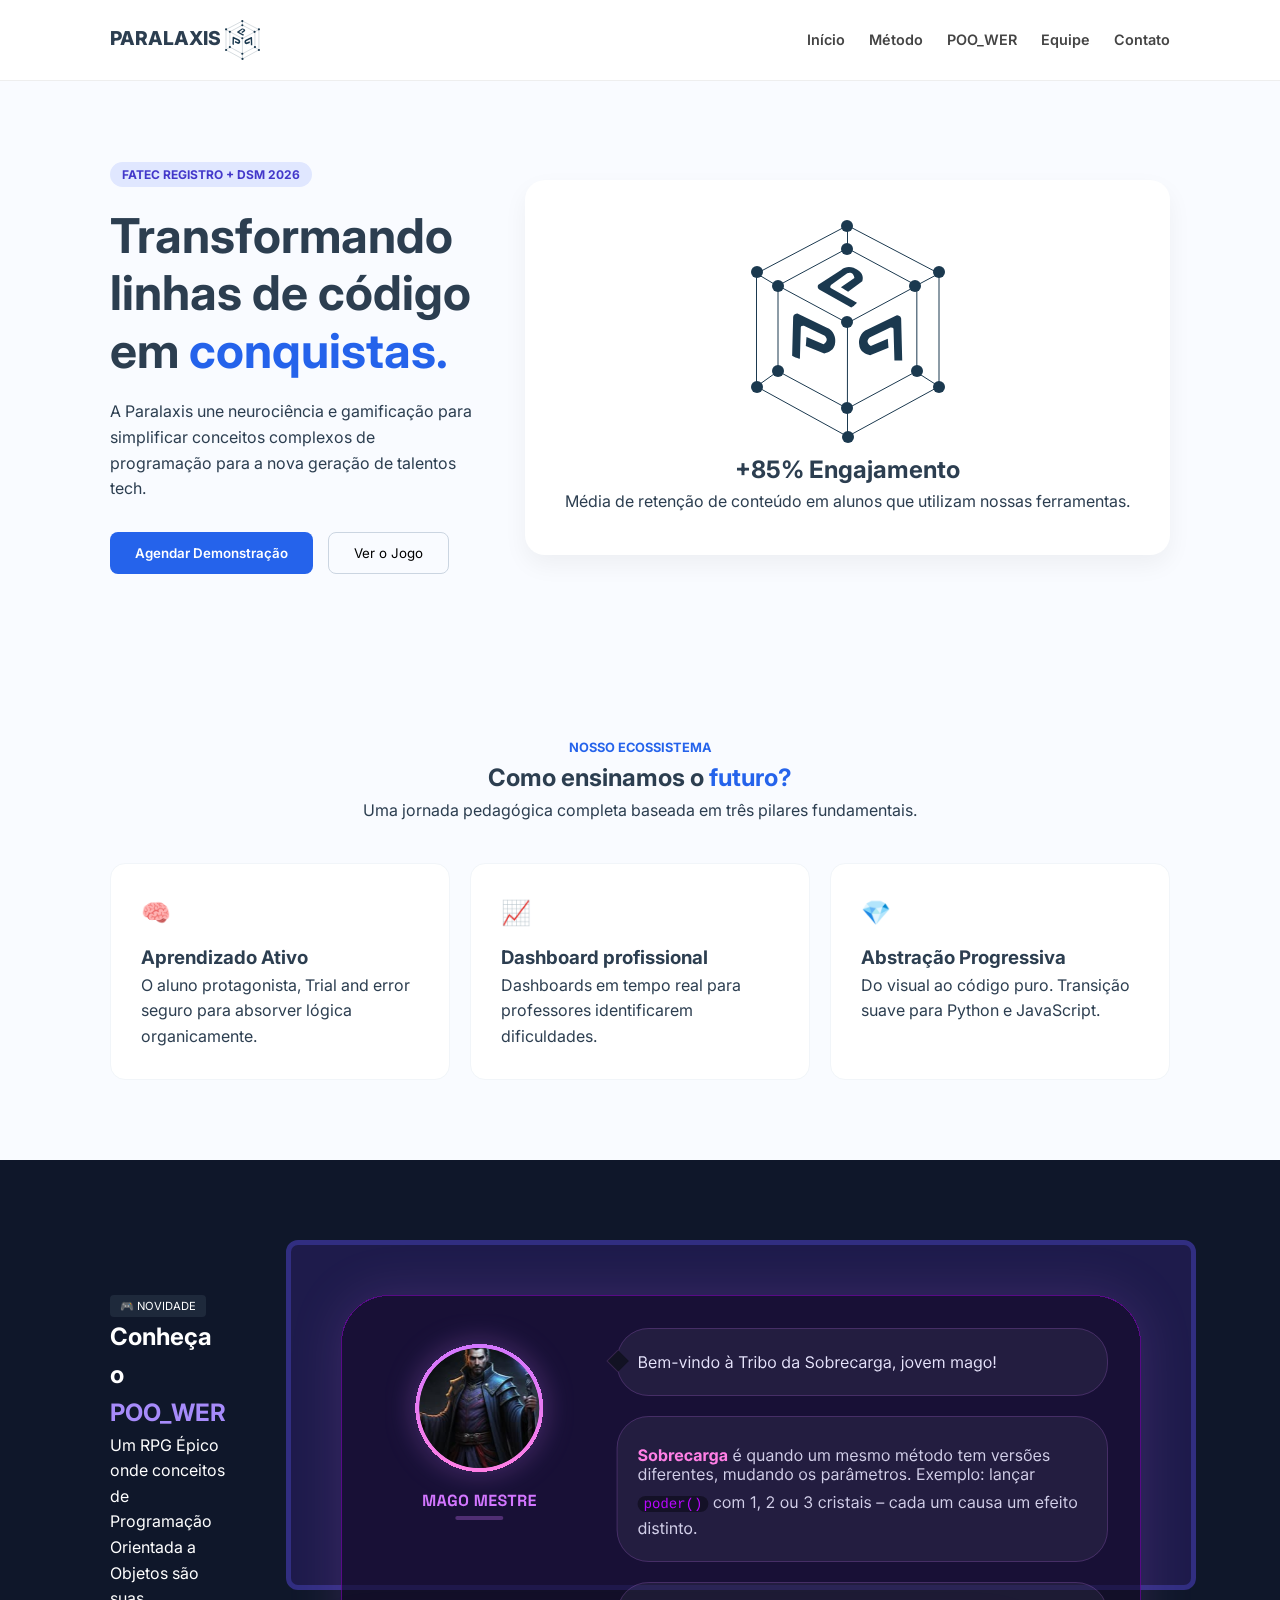
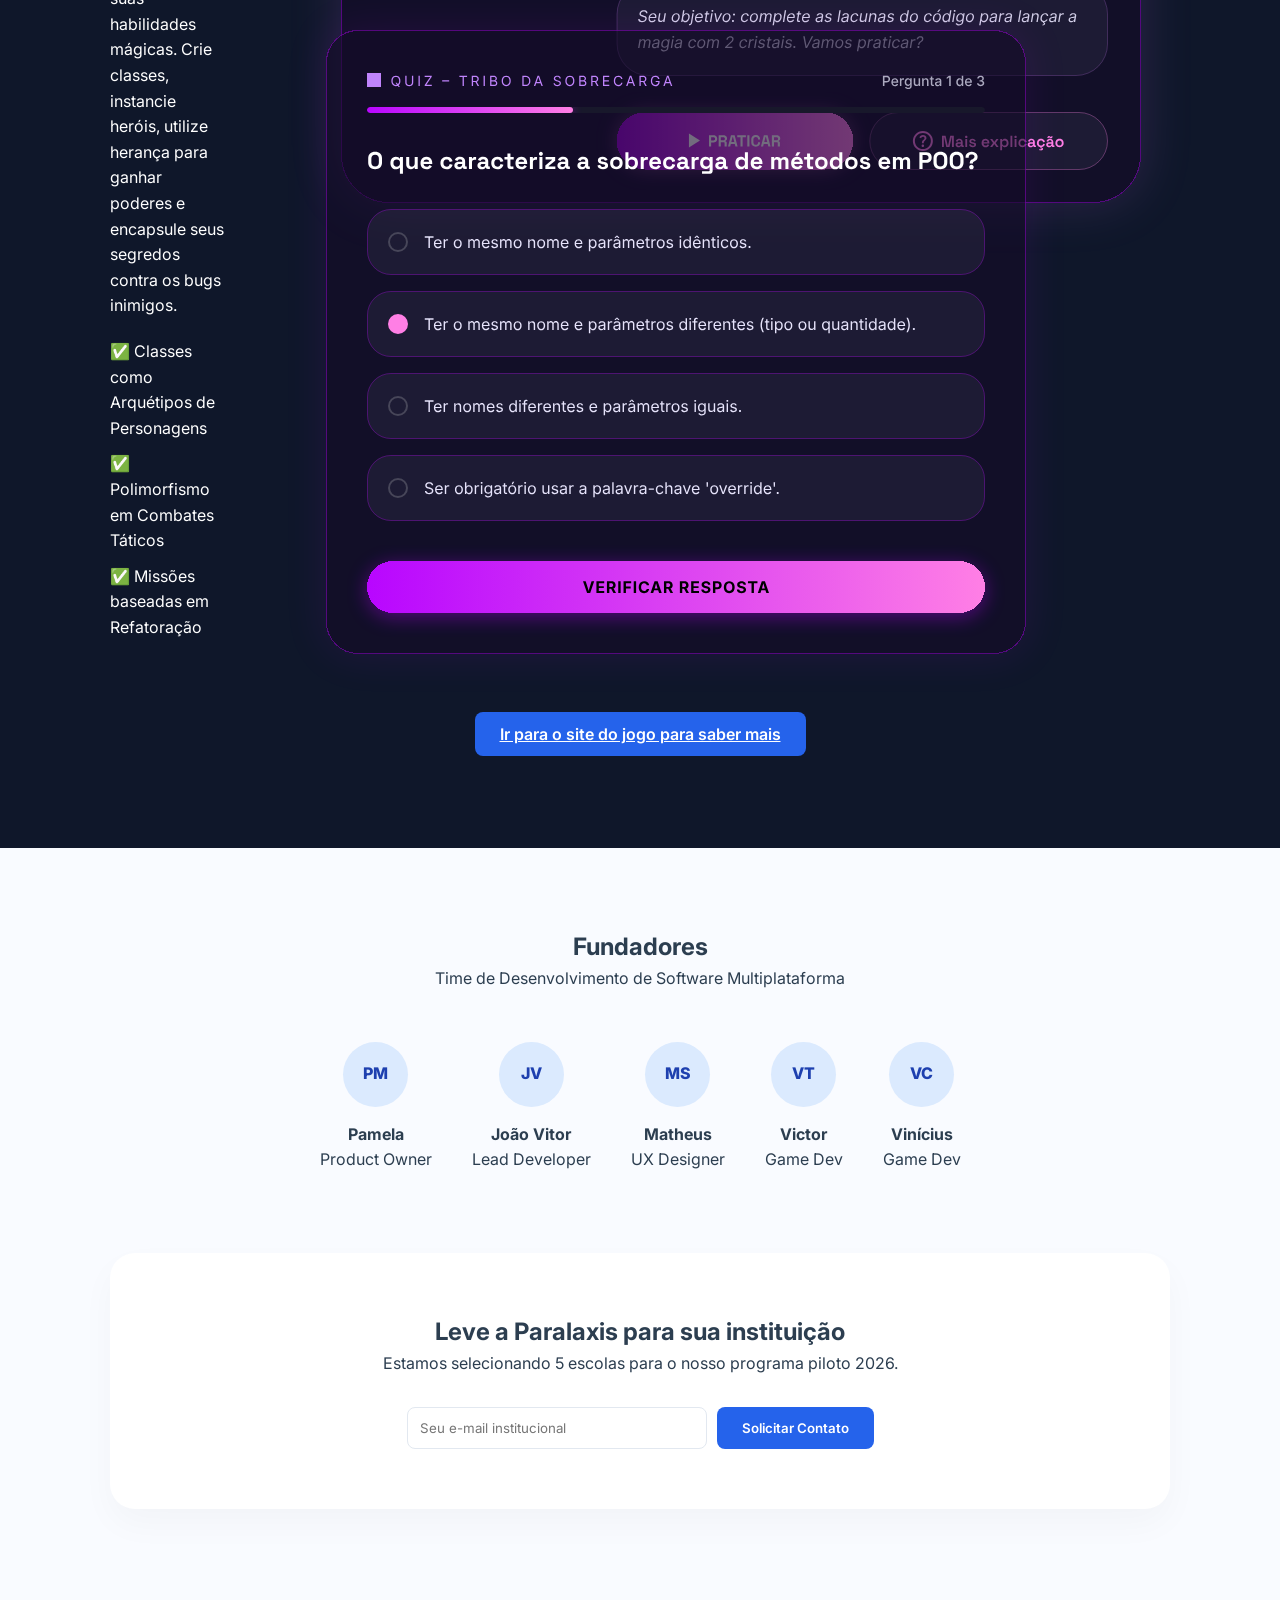
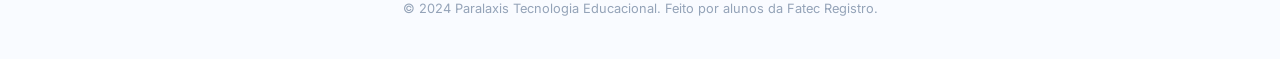
==== paralaxis.html @ b1cd6ccc "Paralaxis-POO_WER" ====
<!DOCTYPE html>
<html lang="pt-br">
<head>
    <meta charset="UTF-8">
    <meta name="viewport" content="width=device-width, initial-scale=1.0">
    <title>Paralaxis - Tecnologia Educacional</title>
    <link rel="stylesheet" href="css/paralaxis.css">
    <link href="https://fonts.googleapis.com/css2?family=Inter:wght@400;600;800&display=swap" rel="stylesheet">
</head>
<body>

    <header class="navbar">
        <div class="container flex-space">
            <div class="logo">PARALAXIS <img src="imgs/Group 5.svg" alt="logo Paralaxis"></div>
            <nav class="links">
                <a href="#">Início</a>
                <a href="#">Método</a>
                <a href="#">POO_WER</a>
                <a href="#">Equipe</a>
                <a href="#">Contato</a>
            </nav>
        </div>
    </header>

    <main>
        <section class="hero container">
            <div class="hero-texto">
                <span class="tag-fatec">FATEC REGISTRO + DSM 2026</span>
                <h1>Transformando linhas de código em <span class="azul">conquistas.</span></h1>
                <p>A Paralaxis une neurociência e gamificação para simplificar conceitos complexos de programação para a nova geração de talentos tech.</p>
                <div class="botoes">
                    <button class="btn-principal">Agendar Demonstração</button>
                    <button class="btn-outline">Ver o Jogo</button>
                </div>
            </div>
            <div class="hero-stats">
                <div class="card-stats">
                    <span><img src="imgs/Group 5.svg" alt="logo Paralaxis"></span>
                    <h2>+85% Engajamento</h2>
                    <p>Média de retenção de conteúdo em alunos que utilizam nossas ferramentas.</p>
                </div>
            </div>
        </section>

        <section class="recursos container">
            <div class="chamada-central">
                <span class="subtitulo">NOSSO ECOSSISTEMA</span>
                <h2>Como ensinamos o <span class="azul">futuro?</span></h2>
                <p>Uma jornada pedagógica completa baseada em três pilares fundamentais.</p>
            </div>

            <div class="grid-cards">
                <div class="card">
                    <span class="emoji">🧠</span>
                    <h3>Aprendizado Ativo</h3>
                    <p>O aluno protagonista, Trial and error seguro para absorver lógica organicamente.</p>
                </div>
                <div class="card">
                    <span class="emoji">📈</span>
                    <h3>Dashboard profissional</h3>
                    <p>Dashboards em tempo real para professores identificarem dificuldades.</p>
                </div>
                <div class="card">
                    <span class="emoji">💎</span>
                    <h3>Abstração Progressiva</h3>
                    <p>Do visual ao código puro. Transição suave para Python e JavaScript.</p>
                </div>
            </div>
        </section>

        <section class="poower-section">
            <div class="container flex-poower">
                <div class="poower-info">
                    <span class="tag-novidade">🎮 NOVIDADE</span>
                    <h2>Conheça o <span class="roxo">POO_WER</span></h2>
                    <p>Um RPG Épico onde conceitos de Programação Orientada a Objetos são suas habilidades mágicas. Crie classes, instancie heróis, utilize herança para ganhar poderes e encapsule seus segredos contra os bugs inimigos.</p>
                    <ul class="lista-check">
                        <li>✅ Classes como Arquétipos de Personagens</li>
                        <li>✅ Polimorfismo em Combates Táticos</li>
                        <li>✅ Missões baseadas em Refatoração</li>
                    </ul>
                </div>
                <div class="poower-img">
                    <div class="mockup-jogo">
                        <img src="imgs/Glassmorphism Card.svg" alt=""></div>
                        <img src="imgs/Section - Quiz Container.svg" alt="">
                </div>
            </div>
            <div class="container" style="text-align: center; padding: 20px 0;">
                <a href="index.html" class="btn-principal">Ir para o site do jogo para saber mais</a>
            </div>
        </section>

        <section class="equipe container">
            <h2>Fundadores</h2>
            <p>Time de Desenvolvimento de Software Multiplataforma</p>
            <div class="lista-membros">
                <div class="membro">
                    <div class="avatar-circulo">PM</div>
                    <strong>Pamela</strong>
                    <br>
                    <span>Product Owner</span>
                </div>
                <div class="membro">
                    <div class="avatar-circulo">JV</div>
                    <strong>João Vitor</strong>
                    <br>
                    <span>Lead Developer</span>
                </div>
                <div class="membro">
                    <div class="avatar-circulo">MS</div>
                    <strong>Matheus</strong>
                    <br>
                    <span>UX Designer</span>
                </div>
                <div class="membro">
                    <div class="avatar-circulo">VT</div>
                    <strong>Victor</strong>
                    <br>
                    <span>Game Dev</span>
                </div>
                <div class="membro">
                    <div class="avatar-circulo">VC</div>
                    <strong>Vinícius</strong>
                    <br>
                    <span>Game Dev</span>
                </div>
            </div>
        </section>

        <section class="cta container">
            <div class="cta-box">
                <h2>Leve a Paralaxis para sua instituição</h2>
                <p>Estamos selecionando 5 escolas para o nosso programa piloto 2026.</p>
                <div class="form-contato">
                    <input type="email" placeholder="Seu e-mail institucional">
                    <button class="btn-principal">Solicitar Contato</button>
                </div>
            </div>
        </section>
    </main>

    <footer>
        <p>© 2024 Paralaxis Tecnologia Educacional. Feito por alunos da Fatec Registro.</p>
    </footer>

</body>
</html>
---- css/paralaxis.css ----
/* Reset padrão de estudante */
* {
    margin: 0;
    padding: 0;
    box-sizing: border-box;
    font-family: 'Inter', sans-serif;
}

body {
    background-color: #f9fbff;
    color: #2c3e50;
    line-height: 1.6;
}

.container {
    max-width: 1100px;
    margin: 0 auto;
    padding: 0 20px;
}

.azul { color: #2563eb; }
.roxo { color: #a78bfa; }

/* Navbar */
.navbar {
    background: #fff;
    padding: 20px 0;
    border-bottom: 1px solid #eee;
}

.flex-space {
    display: flex;
    justify-content: space-between;
    align-items: center;
}

.logo { font-weight: 800; font-size: 1.2rem; }
.logo img { height: 40px; vertical-align: middle; margin-right: 8px; }

.links a {
    text-decoration: none;
    color: #444;
    margin-left: 20px;
    font-size: 0.9rem;
    font-weight: 600;
}

/* Hero */
.hero {
    display: flex;
    padding: 80px 20px;
    align-items: center;
    gap: 50px;
}

.hero-texto { flex: 1; }

.tag-fatec {
    background: #e0e7ff;
    color: #4338ca;
    padding: 5px 12px;
    border-radius: 50px;
    font-size: 0.75rem;
    font-weight: 700;
}

h1 { font-size: 3rem; margin: 20px 0; line-height: 1.2; }

.botoes { display: flex; gap: 15px; margin-top: 30px; }

.btn-principal {
    background: #2563eb;
    color: #fff;
    border: none;
    padding: 12px 25px;
    border-radius: 8px;
    font-weight: 600;
    cursor: pointer;
}

.btn-outline {
    background: transparent;
    border: 1px solid #cbd5e1;
    padding: 12px 25px;
    border-radius: 8px;
    cursor: pointer;
}

.card-stats {
    background: #fff;
    padding: 40px;
    border-radius: 20px;
    box-shadow: 0 10px 25px rgba(0,0,0,0.05);
    text-align: center;
}

/* Recursos */
.recursos { padding: 80px 20px; text-align: center; }

.subtitulo { color: #2563eb; font-weight: 700; font-size: 0.8rem; }

.grid-cards {
    display: grid;
    grid-template-columns: repeat(auto-fit, minmax(300px, 1fr));
    gap: 20px;
    margin-top: 40px;
}

.card {
    background: #fff;
    padding: 30px;
    border-radius: 15px;
    text-align: left;
    border: 1px solid #f1f5f9;
}

.emoji { font-size: 1.5rem; display: block; margin-bottom: 10px; }

/* POO_WER (Dark Section) */
.poower-section {
    background: #0f172a;
    color: #fff;
    padding: 80px 0;
}

.flex-poower {
    display: flex;
    align-items: center;
    gap: 60px;
}

.tag-novidade {
    background: #1e293b;
    padding: 4px 10px;
    border-radius: 4px;
    font-size: 0.7rem;
}

.lista-check { list-style: none; margin-top: 20px; }
.lista-check li { margin-bottom: 10px; }

.mockup-jogo {
    width: 100%;
    height: 350px;
    background: #1e1b4b;
    border: 5px solid #312e81;
    border-radius: 12px;
}

/* Equipe */
.equipe { padding: 80px 20px; text-align: center; }

.lista-membros {
    display: flex;
    justify-content: center;
    gap: 40px;
    margin-top: 50px;
}

.avatar-circulo {
    width: 65px;
    height: 65px;
    background: #dbeafe;
    color: #1e40af;
    border-radius: 50%;
    display: flex;
    align-items: center;
    justify-content: center;
    font-weight: 800;
    margin: 0 auto 15px;
}

/* CTA & Footer */
.cta-box {
    background: #fff;
    padding: 60px;
    border-radius: 25px;
    text-align: center;
    box-shadow: 0 15px 35px rgba(0,0,0,0.03);
    margin-bottom: 50px;
}

.form-contato {
    margin-top: 30px;
    display: flex;
    justify-content: center;
    gap: 10px;
}

.form-contato input {
    padding: 12px;
    width: 300px;
    border: 1px solid #e2e8f0;
    border-radius: 8px;
}

footer {
    text-align: center;
    padding: 40px;
    font-size: 0.8rem;
    color: #94a3b8;
}

/* Responsividade simples */
@media (max-width: 768px) {
    .hero, .flex-poower, .flex-space, .lista-membros {
        flex-direction: column;
        text-align: center;
    }
    .form-contato { flex-direction: column; }
    .form-contato input { width: 100%; }
}
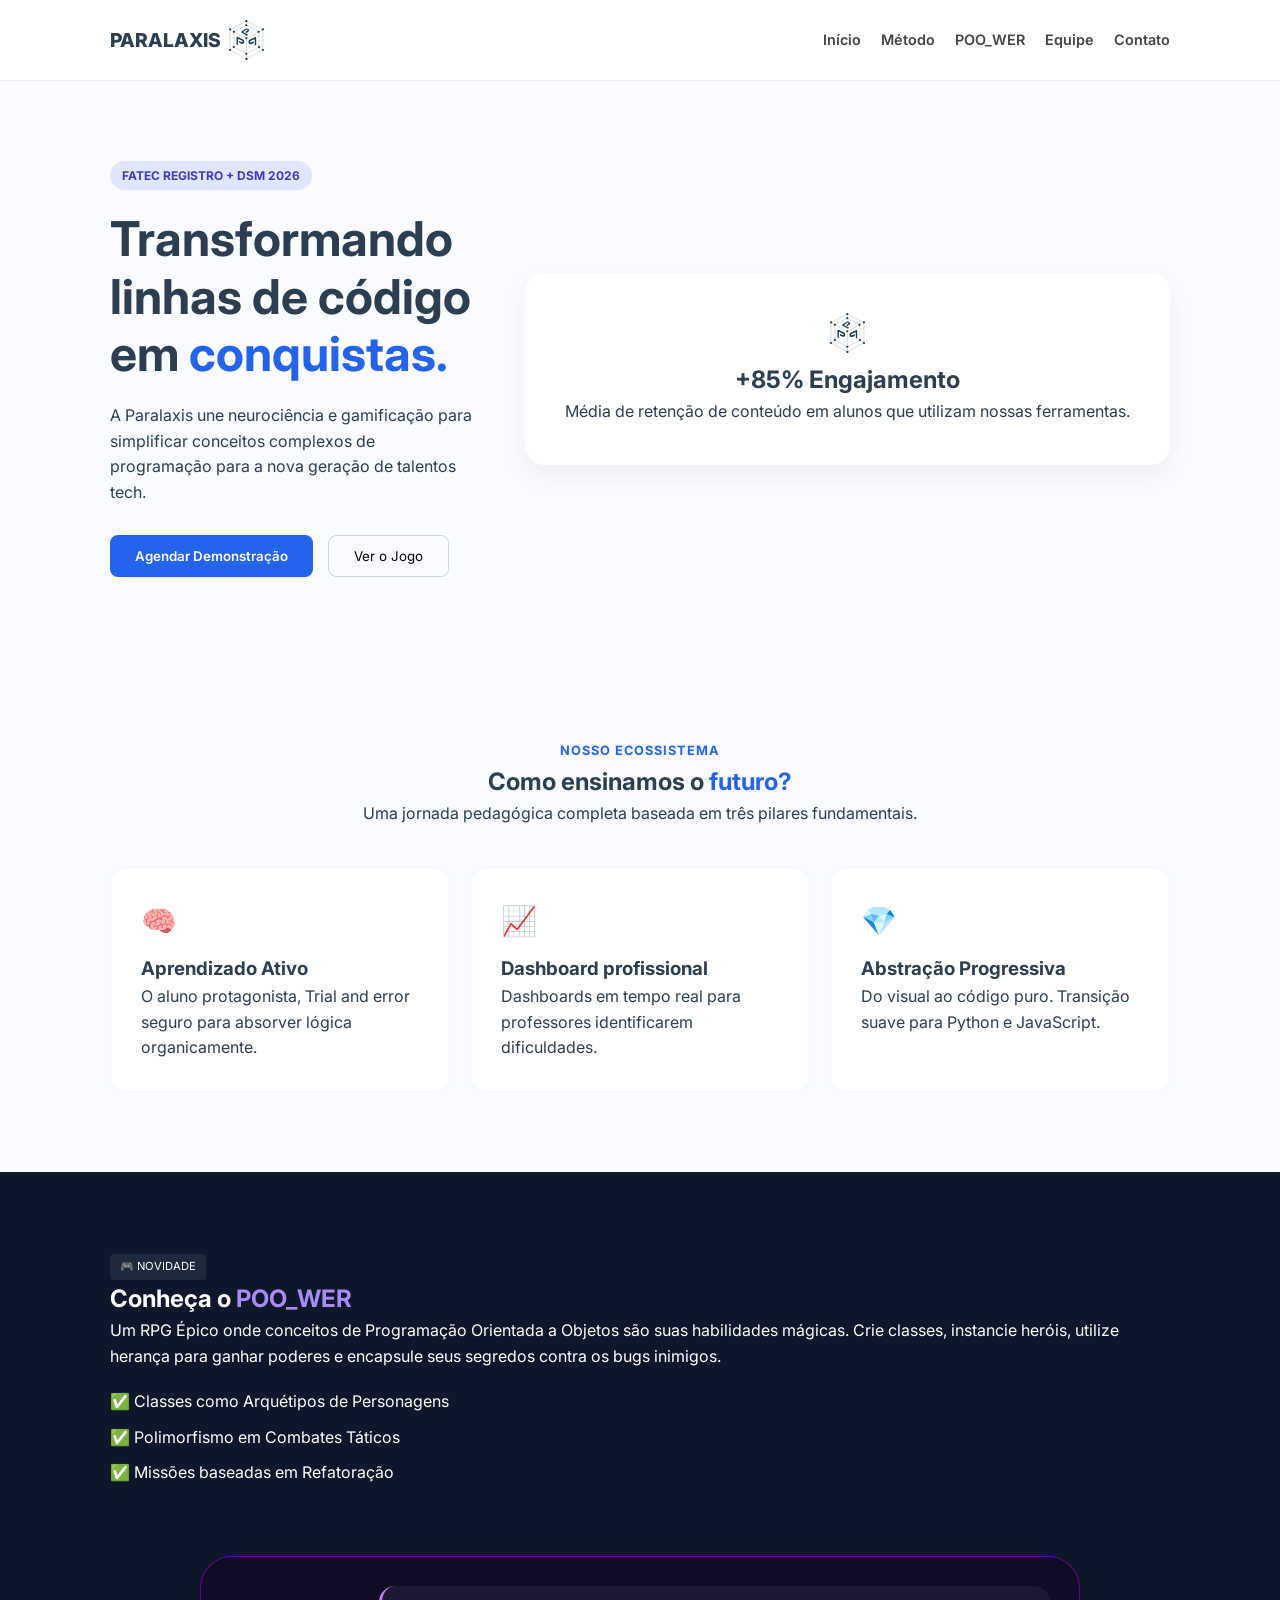
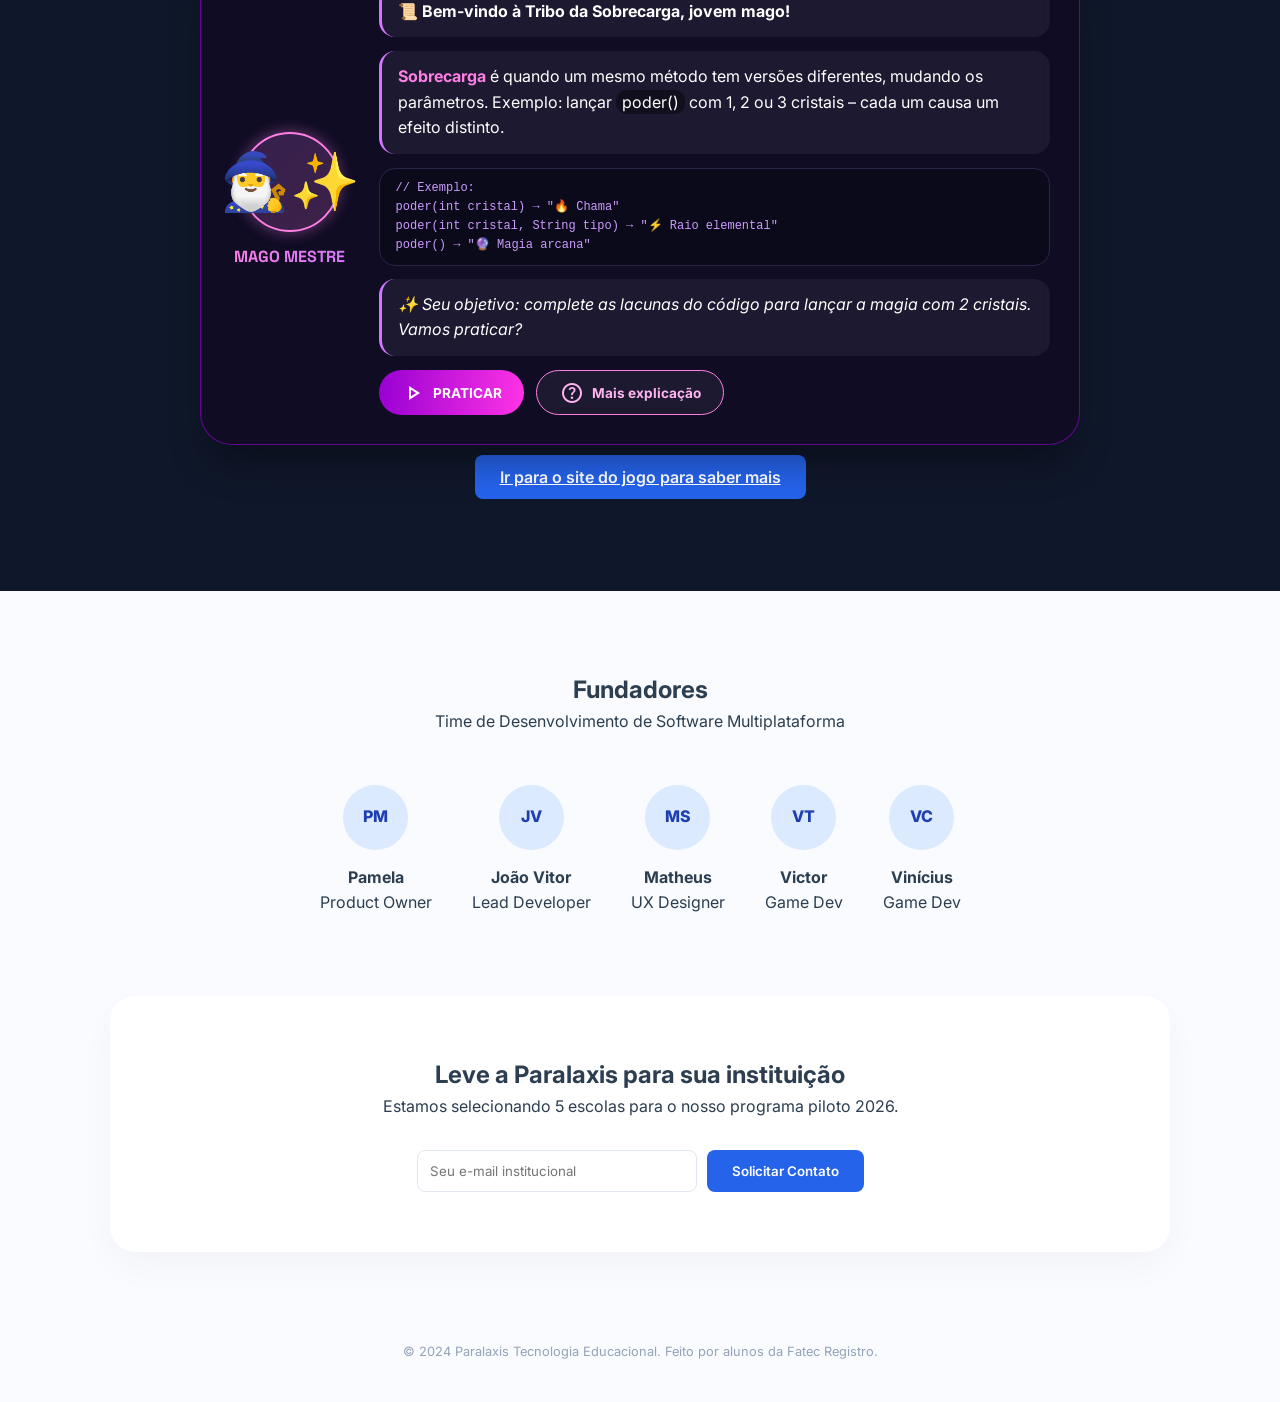
==== commit 53081794: "mockup" ====
--- a/paralaxis.html
+++ b/paralaxis.html
@@ -5,144 +5,234 @@
     <meta name="viewport" content="width=device-width, initial-scale=1.0">
     <title>Paralaxis - Tecnologia Educacional</title>
     <link rel="stylesheet" href="css/paralaxis.css">
-    <link href="https://fonts.googleapis.com/css2?family=Inter:wght@400;600;800&display=swap" rel="stylesheet">
+    <link href="https://fonts.googleapis.com/css2?family=Inter:wght@400;600;800&family=Space+Grotesk:wght@400;500;700&display=swap" rel="stylesheet">
+    <link href="https://fonts.googleapis.com/css2?family=Material+Symbols+Outlined:opsz,wght,FILL,GRAD@20..48,400,0,1" rel="stylesheet">
 </head>
 <body>
 
-    <header class="navbar">
-        <div class="container flex-space">
-            <div class="logo">PARALAXIS <img src="imgs/Group 5.svg" alt="logo Paralaxis"></div>
-            <nav class="links">
-                <a href="#">Início</a>
-                <a href="#">Método</a>
-                <a href="#">POO_WER</a>
-                <a href="#">Equipe</a>
-                <a href="#">Contato</a>
-            </nav>
-        </div>
-    </header>
-
-    <main>
-        <section class="hero container">
-            <div class="hero-texto">
-                <span class="tag-fatec">FATEC REGISTRO + DSM 2026</span>
-                <h1>Transformando linhas de código em <span class="azul">conquistas.</span></h1>
-                <p>A Paralaxis une neurociência e gamificação para simplificar conceitos complexos de programação para a nova geração de talentos tech.</p>
-                <div class="botoes">
-                    <button class="btn-principal">Agendar Demonstração</button>
-                    <button class="btn-outline">Ver o Jogo</button>
+<header class="navbar">
+    <div class="container flex-space">
+        <div class="logo">PARALAXIS <img src="imgs/Group 5.svg" alt="logo Paralaxis"></div>
+        <nav class="links">
+            <a href="#">Início</a>
+            <a href="#">Método</a>
+            <a href="#">POO_WER</a>
+            <a href="#">Equipe</a>
+            <a href="#">Contato</a>
+        </nav>
+    </div>
+</header>
+
+<main>
+    <section class="hero container">
+        <div class="hero-texto">
+            <span class="tag-fatec">FATEC REGISTRO + DSM 2026</span>
+            <h1>Transformando linhas de código em <span class="azul">conquistas.</span></h1>
+            <p>A Paralaxis une neurociência e gamificação para simplificar conceitos complexos de programação para a nova geração de talentos tech.</p>
+            <div class="botoes">
+                <button class="btn-principal">Agendar Demonstração</button>
+                <button class="btn-outline">Ver o Jogo</button>
+            </div>
+        </div>
+        <div class="hero-stats">
+            <div class="card-stats">
+                <span><img src="imgs/Group 5.svg" alt="logo Paralaxis" style="height: 40px;"></span>
+                <h2>+85% Engajamento</h2>
+                <p>Média de retenção de conteúdo em alunos que utilizam nossas ferramentas.</p>
+            </div>
+        </div>
+    </section>
+
+    <section class="recursos container">
+        <div class="chamada-central">
+            <span class="subtitulo">NOSSO ECOSSISTEMA</span>
+            <h2>Como ensinamos o <span class="azul">futuro?</span></h2>
+            <p>Uma jornada pedagógica completa baseada em três pilares fundamentais.</p>
+        </div>
+        <div class="grid-cards">
+            <div class="card"><span class="emoji">🧠</span><h3>Aprendizado Ativo</h3><p>O aluno protagonista, Trial and error seguro para absorver lógica organicamente.</p></div>
+            <div class="card"><span class="emoji">📈</span><h3>Dashboard profissional</h3><p>Dashboards em tempo real para professores identificarem dificuldades.</p></div>
+            <div class="card"><span class="emoji">💎</span><h3>Abstração Progressiva</h3><p>Do visual ao código puro. Transição suave para Python e JavaScript.</p></div>
+        </div>
+    </section>
+
+    <section class="poower-section">
+        <div class="container flex-poower">
+            <div class="poower-info">
+                <span class="tag-novidade">🎮 NOVIDADE</span>
+                <h2>Conheça o <span class="roxo">POO_WER</span></h2>
+                <p>Um RPG Épico onde conceitos de Programação Orientada a Objetos são suas habilidades mágicas. Crie classes, instancie heróis, utilize herança para ganhar poderes e encapsule seus segredos contra os bugs inimigos.</p>
+                <ul class="lista-check">
+                    <li>✅ Classes como Arquétipos de Personagens</li>
+                    <li>✅ Polimorfismo em Combates Táticos</li>
+                    <li>✅ Missões baseadas em Refatoração</li>
+                </ul>
+            </div>
+
+            <!-- Componente interativo (substitui os SVGs) -->
+            <div class="poower-mockup">
+                <!-- Card do Mago -->
+                <div id="mockMageCard" class="mockup-glass">
+                    <div class="mockup-inner">
+                        <div class="mage-row">
+                            <div class="mage-avatar-col">
+                                <div class="mage-circle"><span>🧙‍♂️✨</span></div>
+                                <div class="mage-name">MAGO MESTRE</div>
+                            </div>
+                            <div style="flex:1">
+                                <div class="mage-bubble"><strong>📜 Bem-vindo à Tribo da Sobrecarga, jovem mago!</strong></div>
+                                <div class="mage-bubble"><span style="color:#ff7fe5; font-weight:700;">Sobrecarga</span> é quando um mesmo método tem versões diferentes, mudando os parâmetros. Exemplo: lançar <code style="background:#00000066; padding:2px 6px; border-radius:10px;">poder()</code> com 1, 2 ou 3 cristais – cada um causa um efeito distinto.</div>
+                                <div class="code-block-mini">
+                                    // Exemplo:<br>
+                                    poder(int cristal) → "🔥 Chama"<br>
+                                    poder(int cristal, String tipo) → "⚡ Raio elemental"<br>
+                                    poder() → "🔮 Magia arcana"
+                                </div>
+                                <div class="mage-bubble"><em>✨ Seu objetivo: complete as lacunas do código para lançar a magia com 2 cristais. Vamos praticar?</em></div>
+                                <div style="display: flex; gap: 12px; flex-wrap: wrap; margin-top: 8px;">
+                                    <button id="mockPraticar" class="btn-mage"><span class="material-symbols-outlined">play_arrow</span> PRATICAR</button>
+                                    <button id="mockExplicar" class="btn-mage-outline"><span class="material-symbols-outlined">help</span> Mais explicação</button>
+                                </div>
+                            </div>
+                        </div>
+                    </div>
                 </div>
-            </div>
-            <div class="hero-stats">
-                <div class="card-stats">
-                    <span><img src="imgs/Group 5.svg" alt="logo Paralaxis"></span>
-                    <h2>+85% Engajamento</h2>
-                    <p>Média de retenção de conteúdo em alunos que utilizam nossas ferramentas.</p>
+
+                <!-- Card do Quiz (inicialmente oculto) -->
+                <div id="mockQuizCard" class="mockup-glass hidden-mock" style="margin-top: 0;">
+                    <div class="mockup-inner">
+                        <div style="display: flex; justify-content: space-between; align-items: baseline; margin-bottom: 8px;">
+                            <span style="background:#9700d230; padding:2px 12px; border-radius:20px; font-size:0.7rem; font-weight:bold;">📋 QUIZ – TRIBO DA SOBRECARGA</span>
+                            <span style="color:#aba9bf; font-size:0.75rem;">Pergunta 1 de 3</span>
+                        </div>
+                        <div class="quiz-progress"><div class="quiz-fill"></div></div>
+                        <div class="pergunta-quiz">O que caracteriza a sobrecarga de métodos em POO?</div>
+                        <div id="mockOptions">
+                            <label class="option-row" data-val="0">
+                                <input type="radio" name="quizOverload" value="0" class="quiz-radio">
+                                <span class="custom-radio"></span>
+                                <span>Ter o mesmo nome e parâmetros idênticos.</span>
+                            </label>
+                            <label class="option-row" data-val="1">
+                                <input type="radio" name="quizOverload" value="1" class="quiz-radio">
+                                <span class="custom-radio"></span>
+                                <span>Ter o mesmo nome e parâmetros diferentes (tipo ou quantidade).</span>
+                            </label>
+                            <label class="option-row" data-val="2">
+                                <input type="radio" name="quizOverload" value="2" class="quiz-radio">
+                                <span class="custom-radio"></span>
+                                <span>Ter nomes diferentes e parâmetros iguais.</span>
+                            </label>
+                            <label class="option-row" data-val="3">
+                                <input type="radio" name="quizOverload" value="3" class="quiz-radio">
+                                <span class="custom-radio"></span>
+                                <span>Ser obrigatório usar a palavra-chave 'override'.</span>
+                            </label>
+                        </div>
+                        <button id="mockVerificar" class="verify-btn">✨ VERIFICAR RESPOSTA ✨</button>
+                        <div id="mockFeedback" class="feedback-mock">💡 Escolha uma alternativa e clique em verificar.</div>
+                        <div id="mockVoltar" class="back-link-mock"><span class="material-symbols-outlined">arrow_back</span> ◀ VOLTAR PARA O MAGO</div>
+                    </div>
                 </div>
             </div>
-        </section>
-
-        <section class="recursos container">
-            <div class="chamada-central">
-                <span class="subtitulo">NOSSO ECOSSISTEMA</span>
-                <h2>Como ensinamos o <span class="azul">futuro?</span></h2>
-                <p>Uma jornada pedagógica completa baseada em três pilares fundamentais.</p>
-            </div>
-
-            <div class="grid-cards">
-                <div class="card">
-                    <span class="emoji">🧠</span>
-                    <h3>Aprendizado Ativo</h3>
-                    <p>O aluno protagonista, Trial and error seguro para absorver lógica organicamente.</p>
-                </div>
-                <div class="card">
-                    <span class="emoji">📈</span>
-                    <h3>Dashboard profissional</h3>
-                    <p>Dashboards em tempo real para professores identificarem dificuldades.</p>
-                </div>
-                <div class="card">
-                    <span class="emoji">💎</span>
-                    <h3>Abstração Progressiva</h3>
-                    <p>Do visual ao código puro. Transição suave para Python e JavaScript.</p>
-                </div>
-            </div>
-        </section>
-
-        <section class="poower-section">
-            <div class="container flex-poower">
-                <div class="poower-info">
-                    <span class="tag-novidade">🎮 NOVIDADE</span>
-                    <h2>Conheça o <span class="roxo">POO_WER</span></h2>
-                    <p>Um RPG Épico onde conceitos de Programação Orientada a Objetos são suas habilidades mágicas. Crie classes, instancie heróis, utilize herança para ganhar poderes e encapsule seus segredos contra os bugs inimigos.</p>
-                    <ul class="lista-check">
-                        <li>✅ Classes como Arquétipos de Personagens</li>
-                        <li>✅ Polimorfismo em Combates Táticos</li>
-                        <li>✅ Missões baseadas em Refatoração</li>
-                    </ul>
-                </div>
-                <div class="poower-img">
-                    <div class="mockup-jogo">
-                        <img src="imgs/Glassmorphism Card.svg" alt=""></div>
-                        <img src="imgs/Section - Quiz Container.svg" alt="">
-                </div>
-            </div>
-            <div class="container" style="text-align: center; padding: 20px 0;">
-                <a href="index.html" class="btn-principal">Ir para o site do jogo para saber mais</a>
-            </div>
-        </section>
-
-        <section class="equipe container">
-            <h2>Fundadores</h2>
-            <p>Time de Desenvolvimento de Software Multiplataforma</p>
-            <div class="lista-membros">
-                <div class="membro">
-                    <div class="avatar-circulo">PM</div>
-                    <strong>Pamela</strong>
-                    <br>
-                    <span>Product Owner</span>
-                </div>
-                <div class="membro">
-                    <div class="avatar-circulo">JV</div>
-                    <strong>João Vitor</strong>
-                    <br>
-                    <span>Lead Developer</span>
-                </div>
-                <div class="membro">
-                    <div class="avatar-circulo">MS</div>
-                    <strong>Matheus</strong>
-                    <br>
-                    <span>UX Designer</span>
-                </div>
-                <div class="membro">
-                    <div class="avatar-circulo">VT</div>
-                    <strong>Victor</strong>
-                    <br>
-                    <span>Game Dev</span>
-                </div>
-                <div class="membro">
-                    <div class="avatar-circulo">VC</div>
-                    <strong>Vinícius</strong>
-                    <br>
-                    <span>Game Dev</span>
-                </div>
-            </div>
-        </section>
-
-        <section class="cta container">
-            <div class="cta-box">
-                <h2>Leve a Paralaxis para sua instituição</h2>
-                <p>Estamos selecionando 5 escolas para o nosso programa piloto 2026.</p>
-                <div class="form-contato">
-                    <input type="email" placeholder="Seu e-mail institucional">
-                    <button class="btn-principal">Solicitar Contato</button>
-                </div>
-            </div>
-        </section>
-    </main>
-
-    <footer>
-        <p>© 2024 Paralaxis Tecnologia Educacional. Feito por alunos da Fatec Registro.</p>
-    </footer>
-
+        </div>
+        <div class="container" style="text-align: center; padding: 20px 0;">
+            <a href="index.html" class="btn-principal">Ir para o site do jogo para saber mais</a>
+        </div>
+    </section>
+
+    <section class="equipe container">
+        <h2>Fundadores</h2>
+        <p>Time de Desenvolvimento de Software Multiplataforma</p>
+        <div class="lista-membros">
+            <div class="membro"><div class="avatar-circulo">PM</div><strong>Pamela</strong><br><span>Product Owner</span></div>
+            <div class="membro"><div class="avatar-circulo">JV</div><strong>João Vitor</strong><br><span>Lead Developer</span></div>
+            <div class="membro"><div class="avatar-circulo">MS</div><strong>Matheus</strong><br><span>UX Designer</span></div>
+            <div class="membro"><div class="avatar-circulo">VT</div><strong>Victor</strong><br><span>Game Dev</span></div>
+            <div class="membro"><div class="avatar-circulo">VC</div><strong>Vinícius</strong><br><span>Game Dev</span></div>
+        </div>
+    </section>
+
+    <section class="cta container">
+        <div class="cta-box">
+            <h2>Leve a Paralaxis para sua instituição</h2>
+            <p>Estamos selecionando 5 escolas para o nosso programa piloto 2026.</p>
+            <div class="form-contato">
+                <input type="email" placeholder="Seu e-mail institucional">
+                <button class="btn-principal">Solicitar Contato</button>
+            </div>
+        </div>
+    </section>
+</main>
+
+<footer>
+    <p>© 2024 Paralaxis Tecnologia Educacional. Feito por alunos da Fatec Registro.</p>
+</footer>
+
+<script>
+    (function() {
+        const mageDiv = document.getElementById('mockMageCard');
+        const quizDiv = document.getElementById('mockQuizCard');
+        const praticar = document.getElementById('mockPraticar');
+        const explicar = document.getElementById('mockExplicar');
+        const verificar = document.getElementById('mockVerificar');
+        const feedback = document.getElementById('mockFeedback');
+        const voltar = document.getElementById('mockVoltar');
+
+        function showQuiz() {
+            mageDiv.classList.add('hidden-mock');
+            quizDiv.classList.remove('hidden-mock');
+            document.querySelectorAll('input[name="quizOverload"]').forEach(r => r.checked = false);
+            if (feedback) feedback.innerHTML = "📖 Selecione a alternativa correta sobre sobrecarga e confira!";
+        }
+        function showMage() {
+            quizDiv.classList.add('hidden-mock');
+            mageDiv.classList.remove('hidden-mock');
+        }
+
+        praticar?.addEventListener('click', (e) => { e.preventDefault(); showQuiz(); });
+        voltar?.addEventListener('click', (e) => { e.preventDefault(); showMage(); });
+
+        explicar?.addEventListener('click', () => {
+            const toast = document.createElement('div');
+            toast.className = 'toast-mock';
+            toast.innerHTML = '🧙 Explicação: Sobrecarga = mesmo nome do método, ASSINATURAS diferentes (quantidade/tipo de parâmetros). Permite múltiplas versões do mesmo feitiço!';
+            document.body.appendChild(toast);
+            setTimeout(() => toast.remove(), 4000);
+        });
+
+        verificar?.addEventListener('click', () => {
+            const selected = document.querySelector('input[name="quizOverload"]:checked');
+            if (!selected) {
+                feedback.innerHTML = "⚠️ Selecione uma alternativa antes de verificar!";
+                feedback.style.borderLeftColor = "#ff8a9f";
+                return;
+            }
+            const isCorrect = (selected.value === "1");
+            if (isCorrect) {
+                feedback.innerHTML = "✅✨ CORRETO! ✨✅<br> Sobrecarga (overloading) = mesmo nome, parâmetros diferentes (tipo ou quantidade). Excelente, mago!";
+                feedback.style.background = "#0a3a1e80";
+                feedback.style.borderLeftColor = "#a3e635";
+            } else {
+                let msg = "";
+                if (selected.value === "0") msg = "❌ Parâmetros idênticos geram conflito. Sobrecarga exige assinaturas diferentes.";
+                else if (selected.value === "2") msg = "❌ Nomes diferentes não caracterizam sobrecarga (seriam métodos distintos).";
+                else if (selected.value === "3") msg = "❌ 'override' é usado em sobrescrita (herança), não sobrecarga.";
+                else msg = "❌ Incorreto. A resposta certa: mesmo nome com parâmetros diferentes.";
+                feedback.innerHTML = `${msg}<br> 🔁 Tente novamente!`;
+                feedback.style.background = "#4a001a80";
+                feedback.style.borderLeftColor = "#ff7f7f";
+            }
+        });
+
+        // Permite clicar na linha inteira para marcar o radio
+        document.querySelectorAll('.option-row').forEach(row => {
+            row.addEventListener('click', (e) => {
+                const radio = row.querySelector('.quiz-radio');
+                if (radio && !radio.checked) radio.checked = true;
+            });
+        });
+    })();
+</script>
 </body>
 </html>
--- a/css/paralaxis.css
+++ b/css/paralaxis.css
@@ -1,4 +1,4 @@
-/* Reset padrão de estudante */
+/* Reset e base */
 * {
     margin: 0;
     padding: 0;
@@ -32,15 +32,21 @@
     display: flex;
     justify-content: space-between;
     align-items: center;
-}
-
-.logo { font-weight: 800; font-size: 1.2rem; }
-.logo img { height: 40px; vertical-align: middle; margin-right: 8px; }
-
+    gap: 20px;
+    flex-wrap: wrap;
+}
+
+.logo { font-weight: 800; font-size: 1.2rem; display: flex; align-items: center; gap: 8px; }
+.logo img { height: 40px; }
+
+.links {
+    display: flex;
+    flex-wrap: wrap;
+    gap: 20px;
+}
 .links a {
     text-decoration: none;
     color: #444;
-    margin-left: 20px;
     font-size: 0.9rem;
     font-weight: 600;
 }
@@ -51,9 +57,9 @@
     padding: 80px 20px;
     align-items: center;
     gap: 50px;
-}
-
-.hero-texto { flex: 1; }
+    flex-wrap: wrap;
+}
+.hero-texto { flex: 1; min-width: 280px; }
 
 .tag-fatec {
     background: #e0e7ff;
@@ -62,11 +68,12 @@
     border-radius: 50px;
     font-size: 0.75rem;
     font-weight: 700;
-}
-
-h1 { font-size: 3rem; margin: 20px 0; line-height: 1.2; }
-
-.botoes { display: flex; gap: 15px; margin-top: 30px; }
+    display: inline-block;
+}
+
+h1 { font-size: clamp(2rem, 5vw, 3rem); margin: 20px 0; line-height: 1.2; }
+
+.botoes { display: flex; gap: 15px; margin-top: 30px; flex-wrap: wrap; }
 
 .btn-principal {
     background: #2563eb;
@@ -76,7 +83,9 @@
     border-radius: 8px;
     font-weight: 600;
     cursor: pointer;
-}
+    transition: 0.2s;
+}
+.btn-principal:hover { background: #1d4ed8; }
 
 .btn-outline {
     background: transparent;
@@ -84,7 +93,9 @@
     padding: 12px 25px;
     border-radius: 8px;
     cursor: pointer;
-}
+    transition: 0.2s;
+}
+.btn-outline:hover { border-color: #2563eb; background: #f8fafc; }
 
 .card-stats {
     background: #fff;
@@ -92,16 +103,16 @@
     border-radius: 20px;
     box-shadow: 0 10px 25px rgba(0,0,0,0.05);
     text-align: center;
+    min-width: 240px;
 }
 
 /* Recursos */
 .recursos { padding: 80px 20px; text-align: center; }
-
-.subtitulo { color: #2563eb; font-weight: 700; font-size: 0.8rem; }
+.subtitulo { color: #2563eb; font-weight: 700; font-size: 0.8rem; letter-spacing: 1px; }
 
 .grid-cards {
     display: grid;
-    grid-template-columns: repeat(auto-fit, minmax(300px, 1fr));
+    grid-template-columns: repeat(auto-fit, minmax(280px, 1fr));
     gap: 20px;
     margin-top: 40px;
 }
@@ -112,11 +123,12 @@
     border-radius: 15px;
     text-align: left;
     border: 1px solid #f1f5f9;
-}
-
-.emoji { font-size: 1.5rem; display: block; margin-bottom: 10px; }
-
-/* POO_WER (Dark Section) */
+    transition: transform 0.2s;
+}
+.card:hover { transform: translateY(-5px); }
+.emoji { font-size: 1.8rem; display: block; margin-bottom: 10px; }
+
+/* POO_WER (seção escura) */
 .poower-section {
     background: #0f172a;
     color: #fff;
@@ -127,36 +139,216 @@
     display: flex;
     align-items: center;
     gap: 60px;
-}
+    flex-wrap: wrap;
+}
+.poower-info { flex: 1; min-width: 260px; }
 
 .tag-novidade {
     background: #1e293b;
     padding: 4px 10px;
     border-radius: 4px;
     font-size: 0.7rem;
+    display: inline-block;
 }
 
 .lista-check { list-style: none; margin-top: 20px; }
-.lista-check li { margin-bottom: 10px; }
-
-.mockup-jogo {
+.lista-check li { margin-bottom: 10px; display: flex; align-items: center; gap: 8px; }
+
+/* ===== MOCKUP INTERATIVO (substitui os SVGs) ===== */
+.poower-mockup {
+    max-width: 880px;
+    margin: 0 auto;
+    font-family: 'Inter', sans-serif;
+}
+
+.mockup-glass {
+    background: rgba(18, 10, 35, 0.75);
+    backdrop-filter: blur(18px);
+    border-radius: 2rem;
+    border: 1px solid rgba(184, 0, 255, 0.5);
+    box-shadow: 0 25px 40px -12px rgba(0,0,0,0.4);
+    transition: all 0.2s;
+}
+.mockup-inner { padding: 1.8rem; }
+
+.mage-row {
+    display: flex;
+    flex-wrap: wrap;
+    gap: 1.8rem;
+    align-items: center;
+}
+.mage-avatar-col {
+    flex: 0 0 120px;
+    text-align: center;
+}
+.mage-circle {
+    width: 100px;
+    height: 100px;
+    background: linear-gradient(145deg, #d376ff30, #ff7fe530);
+    border-radius: 50%;
+    display: flex;
+    align-items: center;
+    justify-content: center;
+    margin: 0 auto;
+    border: 2px solid #ff7fe5;
+    box-shadow: 0 0 15px rgba(255,127,229,0.4);
+}
+.mage-circle span { font-size: 3.5rem; }
+.mage-name {
+    font-family: 'Space Grotesk', monospace;
+    font-weight: 800;
+    background: linear-gradient(135deg, #ff7fe5, #d376ff);
+    -webkit-background-clip: text;
+    background-clip: text;
+    color: transparent;
+    margin-top: 0.75rem;
+    font-size: 1rem;
+}
+.mage-bubble {
+    background: rgba(255,255,255,0.05);
+    border-left: 3px solid #d376ff;
+    padding: 0.8rem 1rem;
+    border-radius: 1rem;
+    margin-bottom: 0.9rem;
+}
+.code-block-mini {
+    background: #0b0a1a;
+    border-radius: 1rem;
+    padding: 0.6rem 1rem;
+    font-family: monospace;
+    font-size: 0.75rem;
+    color: #cd9bff;
+    border: 1px solid #2a244a;
+    margin: 0.8rem 0;
+}
+.btn-mage, .btn-mage-outline {
+    padding: 0.6rem 1.4rem;
+    border-radius: 3rem;
+    font-weight: 700;
+    display: inline-flex;
+    align-items: center;
+    gap: 0.5rem;
+    cursor: pointer;
+    font-size: 0.85rem;
+    transition: 0.2s;
+}
+.btn-mage {
+    background: linear-gradient(95deg, #9700d2, #ff33e5);
+    border: none;
+    color: white;
+}
+.btn-mage-outline {
+    background: rgba(255,255,255,0.05);
+    border: 1px solid #ff7fe5;
+    color: #ffb4f0;
+}
+.btn-mage:hover, .btn-mage-outline:hover { transform: translateY(-2px); filter: brightness(1.05); }
+
+.quiz-progress {
     width: 100%;
-    height: 350px;
-    background: #1e1b4b;
-    border: 5px solid #312e81;
-    border-radius: 12px;
+    height: 4px;
+    background: #2a244a;
+    border-radius: 4px;
+    margin: 1rem 0 1.2rem;
+}
+.quiz-fill {
+    width: 33%;
+    height: 100%;
+    background: linear-gradient(90deg, #d376ff, #ff7fe5);
+    border-radius: 4px;
+}
+.pergunta-quiz {
+    font-family: 'Space Grotesk', sans-serif;
+    font-size: 1.3rem;
+    font-weight: 700;
+    margin: 1rem 0 1.5rem;
+    color: #f1ebff;
+}
+.option-row {
+    background: rgba(20, 15, 40, 0.6);
+    border: 1px solid rgba(184, 0, 255, 0.4);
+    border-radius: 1rem;
+    padding: 0.7rem 1rem;
+    margin-bottom: 0.7rem;
+    display: flex;
+    align-items: center;
+    gap: 0.8rem;
+    cursor: pointer;
+    transition: 0.2s;
+}
+.option-row:hover {
+    border-color: #ff7fe5;
+    background: rgba(255,127,229,0.08);
+}
+.custom-radio {
+    width: 1.2rem;
+    height: 1.2rem;
+    border-radius: 50%;
+    border: 2px solid #aba9bf;
+    background: transparent;
+    flex-shrink: 0;
+}
+input.quiz-radio { display: none; }
+input.quiz-radio:checked + .custom-radio {
+    border-color: #ff7fe5;
+    background: #ff7fe5;
+    box-shadow: inset 0 0 0 2px #1a1235;
+}
+.verify-btn {
+    background: linear-gradient(100deg, #be83fa, #ff59e4);
+    width: 100%;
+    border: none;
+    padding: 0.8rem;
+    border-radius: 3rem;
+    font-weight: 800;
+    margin-top: 1.5rem;
+    cursor: pointer;
+    color: #0c0c1d;
+}
+.feedback-mock {
+    margin-top: 1rem;
+    background: rgba(0,0,0,0.5);
+    border-radius: 1rem;
+    padding: 0.8rem;
+    font-size: 0.8rem;
+    border-left: 3px solid #ff7fe5;
+}
+.back-link-mock {
+    margin-top: 1rem;
+    display: inline-flex;
+    align-items: center;
+    gap: 5px;
+    font-size: 0.75rem;
+    color: #c084fc;
+    cursor: pointer;
+}
+.hidden-mock { display: none; }
+.toast-mock {
+    position: fixed;
+    bottom: 20px;
+    left: 50%;
+    transform: translateX(-50%);
+    background: #1e0b3aee;
+    backdrop-filter: blur(12px);
+    border: 1px solid #d376ff;
+    color: white;
+    padding: 0.5rem 1.2rem;
+    border-radius: 2rem;
+    font-size: 0.8rem;
+    white-space: nowrap;
+    z-index: 999;
+    pointer-events: none;
 }
 
 /* Equipe */
 .equipe { padding: 80px 20px; text-align: center; }
-
 .lista-membros {
     display: flex;
     justify-content: center;
+    flex-wrap: wrap;
     gap: 40px;
     margin-top: 50px;
 }
-
 .avatar-circulo {
     width: 65px;
     height: 65px;
@@ -170,26 +362,25 @@
     margin: 0 auto 15px;
 }
 
-/* CTA & Footer */
+/* CTA */
 .cta-box {
     background: #fff;
-    padding: 60px;
+    padding: 60px 30px;
     border-radius: 25px;
     text-align: center;
     box-shadow: 0 15px 35px rgba(0,0,0,0.03);
     margin-bottom: 50px;
 }
-
 .form-contato {
     margin-top: 30px;
     display: flex;
     justify-content: center;
     gap: 10px;
-}
-
+    flex-wrap: wrap;
+}
 .form-contato input {
     padding: 12px;
-    width: 300px;
+    width: 280px;
     border: 1px solid #e2e8f0;
     border-radius: 8px;
 }
@@ -201,12 +392,18 @@
     color: #94a3b8;
 }
 
-/* Responsividade simples */
+/* Responsividade geral */
 @media (max-width: 768px) {
-    .hero, .flex-poower, .flex-space, .lista-membros {
+    .hero, .flex-poower {
         flex-direction: column;
         text-align: center;
     }
-    .form-contato { flex-direction: column; }
+    .hero-texto { text-align: center; }
+    .botoes { justify-content: center; }
+    .flex-space { flex-direction: column; text-align: center; }
+    .links { justify-content: center; }
     .form-contato input { width: 100%; }
+    .mockup-inner { padding: 1.2rem; }
+    .pergunta-quiz { font-size: 1.1rem; }
+    .toast-mock { white-space: normal; width: 80%; text-align: center; }
 }
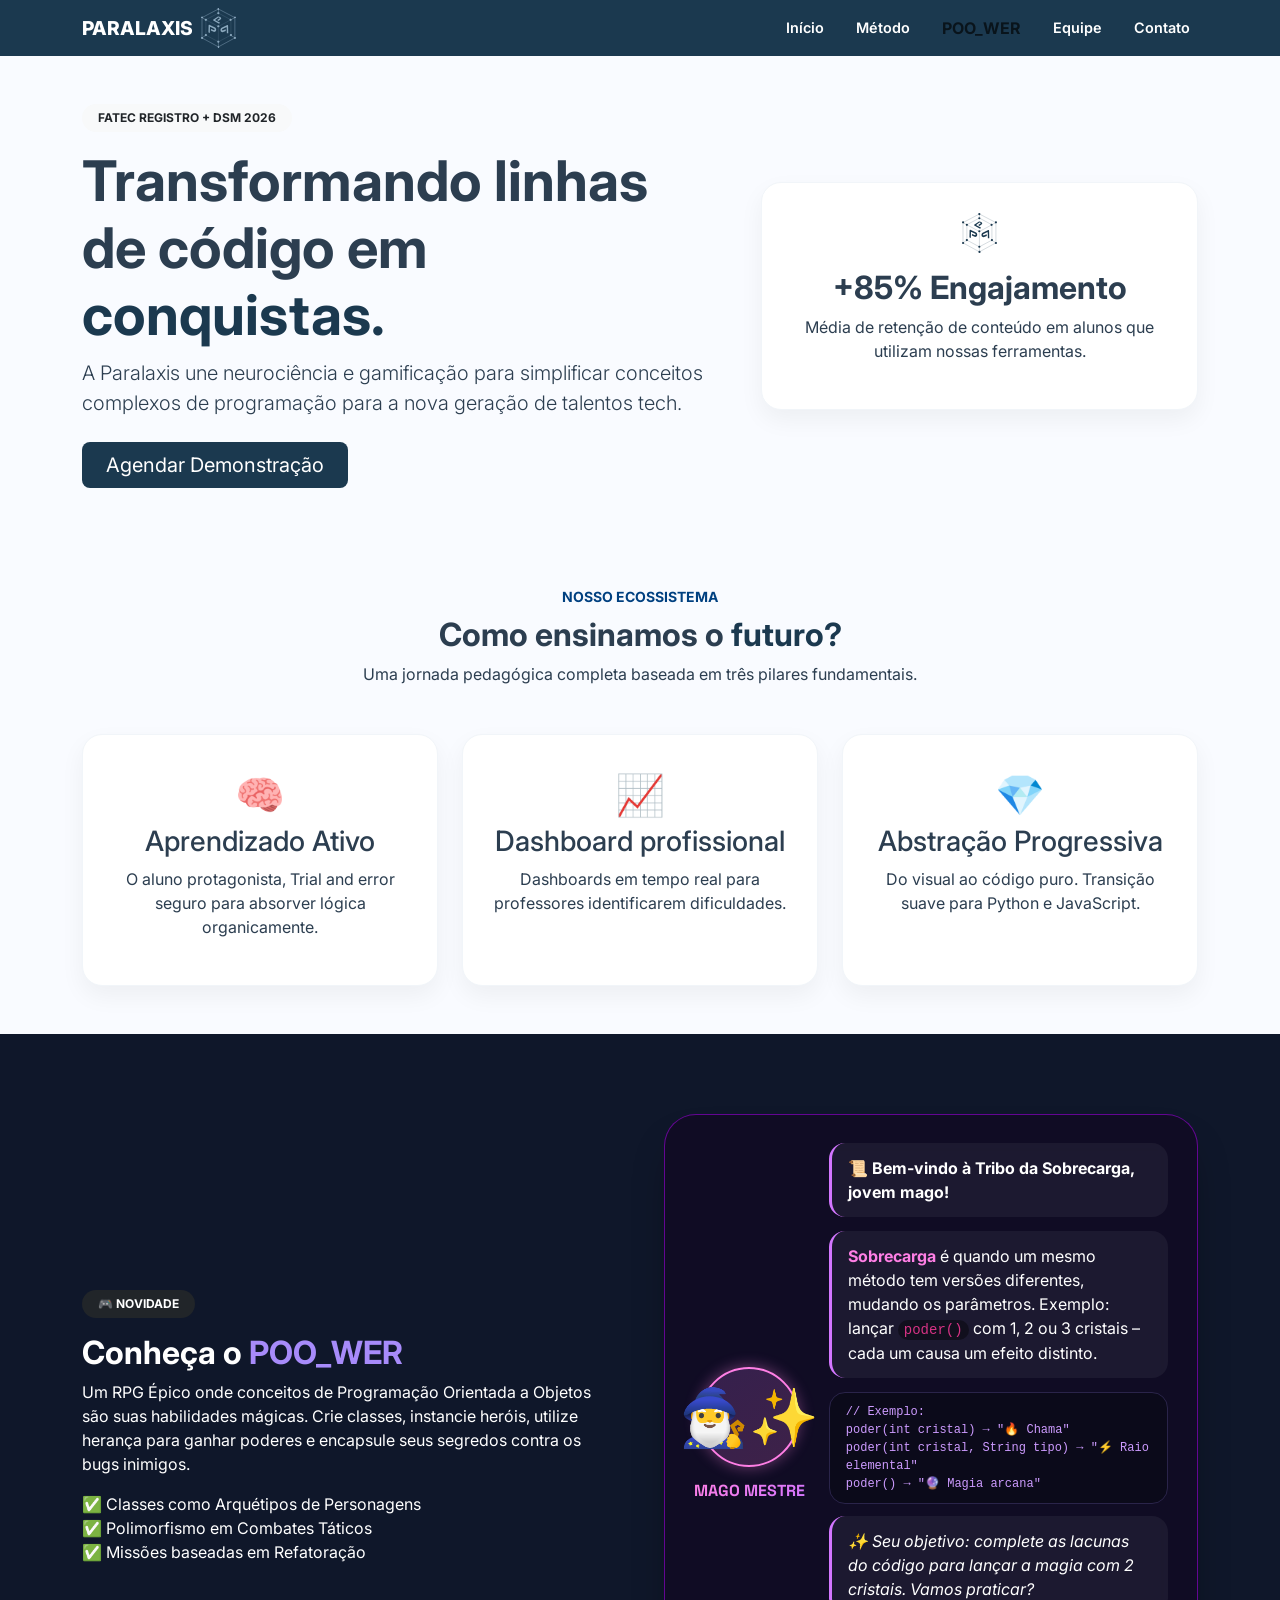
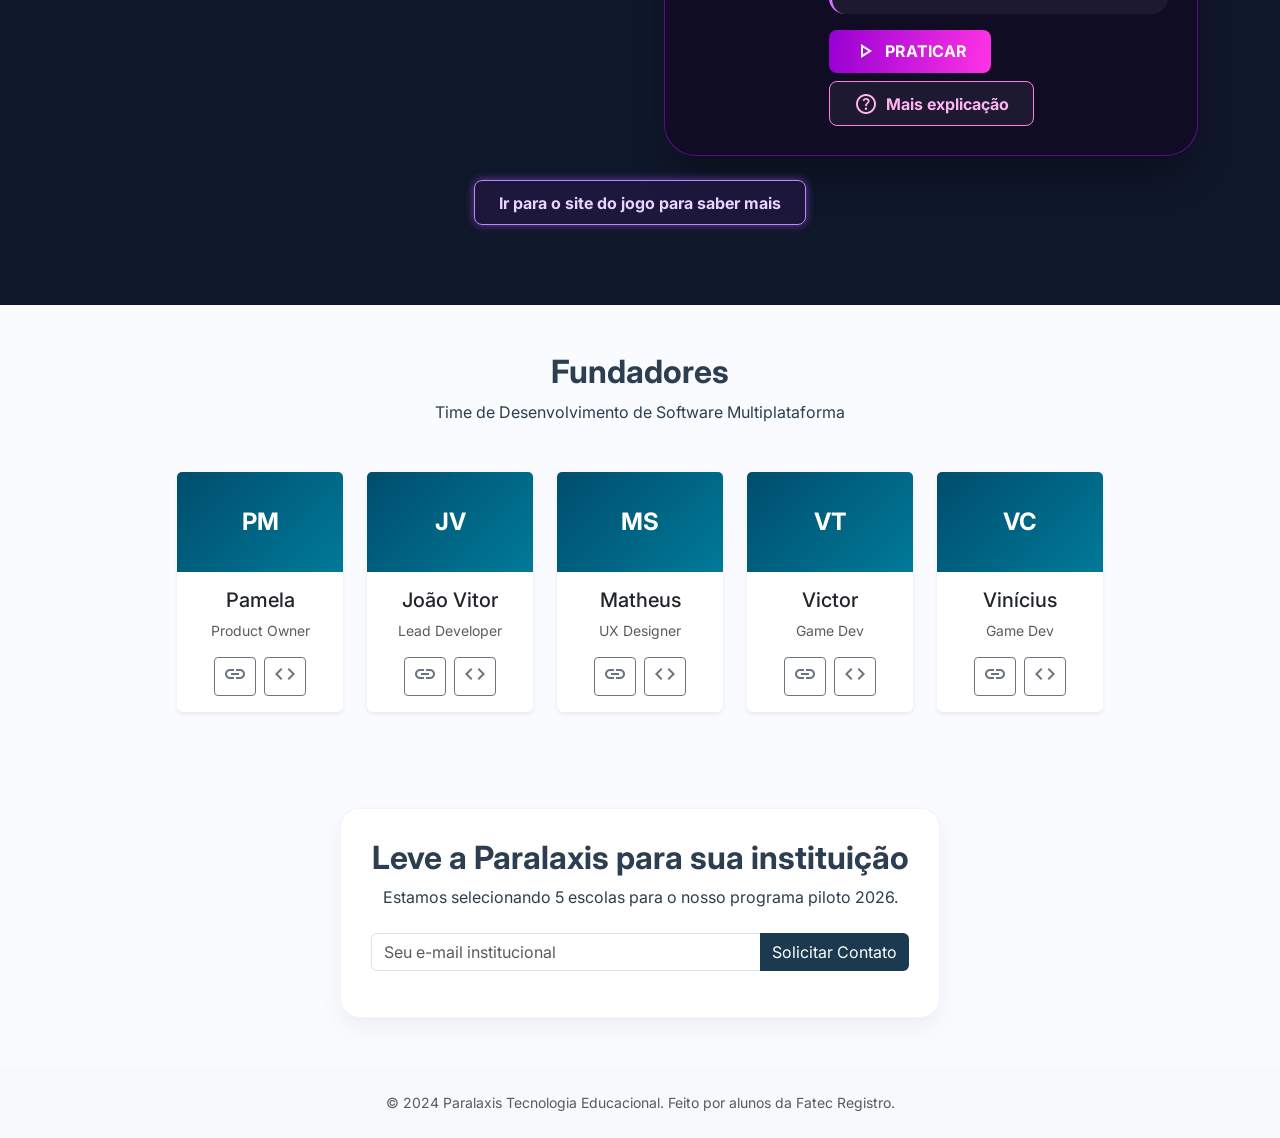
==== commit 3d371db6: "otimização--design" ====
--- a/paralaxis.html
+++ b/paralaxis.html
@@ -4,82 +4,115 @@
     <meta charset="UTF-8">
     <meta name="viewport" content="width=device-width, initial-scale=1.0">
     <title>Paralaxis - Tecnologia Educacional</title>
-    <link rel="stylesheet" href="css/paralaxis.css">
+    <!-- Bootstrap 5 CSS -->
+    <link href="https://cdn.jsdelivr.net/npm/bootstrap@5.3.2/dist/css/bootstrap.min.css" rel="stylesheet">
+    <!-- Google Fonts -->
     <link href="https://fonts.googleapis.com/css2?family=Inter:wght@400;600;800&family=Space+Grotesk:wght@400;500;700&display=swap" rel="stylesheet">
     <link href="https://fonts.googleapis.com/css2?family=Material+Symbols+Outlined:opsz,wght,FILL,GRAD@20..48,400,0,1" rel="stylesheet">
+    <link rel="stylesheet" href="css/paralaxis.css">
 </head>
-<body>
-
-<header class="navbar">
-    <div class="container flex-space">
-        <div class="logo">PARALAXIS <img src="imgs/Group 5.svg" alt="logo Paralaxis"></div>
-        <nav class="links">
-            <a href="#">Início</a>
-            <a href="#">Método</a>
-            <a href="#">POO_WER</a>
-            <a href="#">Equipe</a>
-            <a href="#">Contato</a>
-        </nav>
+<body id="top">
+
+<!-- ===== NAVBAR COM BOOTSTRAP ===== -->
+<nav class="navbar navbar-expand-lg navbar-custom sticky-top">
+    <div class="container">
+        <a class="logo" href="#top">
+            PARALAXIS <img src="imgs/logo-secundária-empresa.svg" alt="logo Paralaxis">
+        </a>
+        <button class="navbar-toggler" type="button" data-bs-toggle="collapse" data-bs-target="#navbarNav" aria-controls="navbarNav" aria-expanded="false" aria-label="Toggle navigation">
+            <span class="navbar-toggler-icon" style="filter: invert(1);"></span>
+        </button>
+        <div class="collapse navbar-collapse" id="navbarNav">
+            <ul class="navbar-nav ms-auto align-items-center gap-3">
+                <li class="nav-item"><a class="nav-link nav-link-custom" href="#top">Início</a></li>
+                <li class="nav-item"><a class="nav-link nav-link-custom" href="#recursos">Método</a></li>
+                <li class="nav-item"><a class="nav-link btn btn-light btn-sm fw-bold" href="index.html">POO_WER</a></li>
+                <li class="nav-item"><a class="nav-link nav-link-custom" href="#equipe">Equipe</a></li>
+                <li class="nav-item"><a class="nav-link nav-link-custom" href="#cta">Contato</a></li>
+            </ul>
+        </div>
     </div>
-</header>
+</nav>
 
 <main>
-    <section class="hero container">
-        <div class="hero-texto">
-            <span class="tag-fatec">FATEC REGISTRO + DSM 2026</span>
-            <h1>Transformando linhas de código em <span class="azul">conquistas.</span></h1>
-            <p>A Paralaxis une neurociência e gamificação para simplificar conceitos complexos de programação para a nova geração de talentos tech.</p>
-            <div class="botoes">
-                <button class="btn-principal">Agendar Demonstração</button>
-                <button class="btn-outline">Ver o Jogo</button>
-            </div>
-        </div>
-        <div class="hero-stats">
-            <div class="card-stats">
-                <span><img src="imgs/Group 5.svg" alt="logo Paralaxis" style="height: 40px;"></span>
-                <h2>+85% Engajamento</h2>
-                <p>Média de retenção de conteúdo em alunos que utilizam nossas ferramentas.</p>
-            </div>
-        </div>
-    </section>
-
-    <section class="recursos container">
-        <div class="chamada-central">
-            <span class="subtitulo">NOSSO ECOSSISTEMA</span>
-            <h2>Como ensinamos o <span class="azul">futuro?</span></h2>
-            <p>Uma jornada pedagógica completa baseada em três pilares fundamentais.</p>
-        </div>
-        <div class="grid-cards">
-            <div class="card"><span class="emoji">🧠</span><h3>Aprendizado Ativo</h3><p>O aluno protagonista, Trial and error seguro para absorver lógica organicamente.</p></div>
-            <div class="card"><span class="emoji">📈</span><h3>Dashboard profissional</h3><p>Dashboards em tempo real para professores identificarem dificuldades.</p></div>
-            <div class="card"><span class="emoji">💎</span><h3>Abstração Progressiva</h3><p>Do visual ao código puro. Transição suave para Python e JavaScript.</p></div>
-        </div>
-    </section>
-
+    <!-- ===== HERO ===== -->
+    <section class="py-5">
+        <div class="container">
+            <div class="row align-items-center g-5">
+                <div class="col-lg-7">
+                    <span class="badge bg-light text-dark px-3 py-2 rounded-pill fw-bold mb-3">FATEC REGISTRO + DSM 2026</span>
+                    <h1 class="display-4 fw-bold">Transformando linhas de código em <span class="azul">conquistas.</span></h1>
+                    <p class="lead">A Paralaxis une neurociência e gamificação para simplificar conceitos complexos de programação para a nova geração de talentos tech.</p>
+                    <div class="d-flex gap-3 mt-4">
+                        <button class="btn btn-primary btn-lg px-4" style="background-color: #1B394F; border: none;">Agendar Demonstração</button>
+                    </div>
+                </div>
+                <div class="col-lg-5">
+                    <div class="card-custom text-center">
+                        <img src="imgs/logo-principal-empresa.svg" alt="logo Paralaxis" style="height: 40px;">
+                        <h2 class="fw-bold mt-3">+85% Engajamento</h2>
+                        <p>Média de retenção de conteúdo em alunos que utilizam nossas ferramentas.</p>
+                    </div>
+                </div>
+            </div>
+        </div>
+    </section>
+
+    <!-- ===== RECURSOS ===== -->
+    <section id="recursos" class="py-5">
+        <div class="container text-center">
+            <span class="text-uppercase fw-bold small" style="color: #004080;">NOSSO ECOSSISTEMA</span>
+            <h2 class="fw-bold mt-2">Como ensinamos o <span class="azul">futuro?</span></h2>
+            <p class="mb-5">Uma jornada pedagógica completa baseada em três pilares fundamentais.</p>
+            <div class="row g-4">
+                <div class="col-md-4">
+                    <div class="card-custom text-center">
+                        <span class="fs-1">🧠</span>
+                        <h3>Aprendizado Ativo</h3>
+                        <p>O aluno protagonista, Trial and error seguro para absorver lógica organicamente.</p>
+                    </div>
+                </div>
+                <div class="col-md-4">
+                    <div class="card-custom text-center">
+                        <span class="fs-1">📈</span>
+                        <h3>Dashboard profissional</h3>
+                        <p>Dashboards em tempo real para professores identificarem dificuldades.</p>
+                    </div>
+                </div>
+                <div class="col-md-4">
+                    <div class="card-custom text-center">
+                        <span class="fs-1">💎</span>
+                        <h3>Abstração Progressiva</h3>
+                        <p>Do visual ao código puro. Transição suave para Python e JavaScript.</p>
+                    </div>
+                </div>
+            </div>
+        </div>
+    </section>
+
+    <!-- ===== POO_WER ===== -->
     <section class="poower-section">
-        <div class="container flex-poower">
-            <div class="poower-info">
-                <span class="tag-novidade">🎮 NOVIDADE</span>
-                <h2>Conheça o <span class="roxo">POO_WER</span></h2>
-                <p>Um RPG Épico onde conceitos de Programação Orientada a Objetos são suas habilidades mágicas. Crie classes, instancie heróis, utilize herança para ganhar poderes e encapsule seus segredos contra os bugs inimigos.</p>
-                <ul class="lista-check">
-                    <li>✅ Classes como Arquétipos de Personagens</li>
-                    <li>✅ Polimorfismo em Combates Táticos</li>
-                    <li>✅ Missões baseadas em Refatoração</li>
-                </ul>
-            </div>
-
-            <!-- Componente interativo (substitui os SVGs) -->
-            <div class="poower-mockup">
-                <!-- Card do Mago -->
-                <div id="mockMageCard" class="mockup-glass">
-                    <div class="mockup-inner">
-                        <div class="mage-row">
-                            <div class="mage-avatar-col">
+        <div class="container">
+            <div class="row align-items-center g-5">
+                <div class="col-lg-6">
+                    <span class="badge bg-dark px-3 py-2 rounded-pill mb-3">🎮 NOVIDADE</span>
+                    <h2 class="fw-bold">Conheça o <span class="roxo">POO_WER</span></h2>
+                    <p>Um RPG Épico onde conceitos de Programação Orientada a Objetos são suas habilidades mágicas. Crie classes, instancie heróis, utilize herança para ganhar poderes e encapsule seus segredos contra os bugs inimigos.</p>
+                    <ul class="list-unstyled mt-3">
+                        <li>✅ Classes como Arquétipos de Personagens</li>
+                        <li>✅ Polimorfismo em Combates Táticos</li>
+                        <li>✅ Missões baseadas em Refatoração</li>
+                    </ul>
+                </div>
+                <div class="col-lg-6">
+                    <!-- Card do Mago -->
+                    <div id="mockMageCard" class="mockup-glass">
+                        <div class="row align-items-center g-4">
+                            <div class="col-md-auto text-center">
                                 <div class="mage-circle"><span>🧙‍♂️✨</span></div>
                                 <div class="mage-name">MAGO MESTRE</div>
                             </div>
-                            <div style="flex:1">
+                            <div class="col">
                                 <div class="mage-bubble"><strong>📜 Bem-vindo à Tribo da Sobrecarga, jovem mago!</strong></div>
                                 <div class="mage-bubble"><span style="color:#ff7fe5; font-weight:700;">Sobrecarga</span> é quando um mesmo método tem versões diferentes, mudando os parâmetros. Exemplo: lançar <code style="background:#00000066; padding:2px 6px; border-radius:10px;">poder()</code> com 1, 2 ou 3 cristais – cada um causa um efeito distinto.</div>
                                 <div class="code-block-mini">
@@ -89,150 +122,175 @@
                                     poder() → "🔮 Magia arcana"
                                 </div>
                                 <div class="mage-bubble"><em>✨ Seu objetivo: complete as lacunas do código para lançar a magia com 2 cristais. Vamos praticar?</em></div>
-                                <div style="display: flex; gap: 12px; flex-wrap: wrap; margin-top: 8px;">
+                                <div class="d-flex gap-2 flex-wrap mt-3">
                                     <button id="mockPraticar" class="btn-mage"><span class="material-symbols-outlined">play_arrow</span> PRATICAR</button>
                                     <button id="mockExplicar" class="btn-mage-outline"><span class="material-symbols-outlined">help</span> Mais explicação</button>
                                 </div>
                             </div>
                         </div>
                     </div>
-                </div>
-
-                <!-- Card do Quiz (inicialmente oculto) -->
-                <div id="mockQuizCard" class="mockup-glass hidden-mock" style="margin-top: 0;">
-                    <div class="mockup-inner">
-                        <div style="display: flex; justify-content: space-between; align-items: baseline; margin-bottom: 8px;">
-                            <span style="background:#9700d230; padding:2px 12px; border-radius:20px; font-size:0.7rem; font-weight:bold;">📋 QUIZ – TRIBO DA SOBRECARGA</span>
-                            <span style="color:#aba9bf; font-size:0.75rem;">Pergunta 1 de 3</span>
-                        </div>
-                        <div class="quiz-progress"><div class="quiz-fill"></div></div>
-                        <div class="pergunta-quiz">O que caracteriza a sobrecarga de métodos em POO?</div>
-                        <div id="mockOptions">
-                            <label class="option-row" data-val="0">
-                                <input type="radio" name="quizOverload" value="0" class="quiz-radio">
-                                <span class="custom-radio"></span>
-                                <span>Ter o mesmo nome e parâmetros idênticos.</span>
-                            </label>
-                            <label class="option-row" data-val="1">
-                                <input type="radio" name="quizOverload" value="1" class="quiz-radio">
-                                <span class="custom-radio"></span>
-                                <span>Ter o mesmo nome e parâmetros diferentes (tipo ou quantidade).</span>
-                            </label>
-                            <label class="option-row" data-val="2">
-                                <input type="radio" name="quizOverload" value="2" class="quiz-radio">
-                                <span class="custom-radio"></span>
-                                <span>Ter nomes diferentes e parâmetros iguais.</span>
-                            </label>
-                            <label class="option-row" data-val="3">
-                                <input type="radio" name="quizOverload" value="3" class="quiz-radio">
-                                <span class="custom-radio"></span>
-                                <span>Ser obrigatório usar a palavra-chave 'override'.</span>
-                            </label>
-                        </div>
-                        <button id="mockVerificar" class="verify-btn">✨ VERIFICAR RESPOSTA ✨</button>
-                        <div id="mockFeedback" class="feedback-mock">💡 Escolha uma alternativa e clique em verificar.</div>
-                        <div id="mockVoltar" class="back-link-mock"><span class="material-symbols-outlined">arrow_back</span> ◀ VOLTAR PARA O MAGO</div>
-                    </div>
-                </div>
-            </div>
-        </div>
-        <div class="container" style="text-align: center; padding: 20px 0;">
-            <a href="index.html" class="btn-principal">Ir para o site do jogo para saber mais</a>
-        </div>
-    </section>
-
-    <section class="equipe container">
-        <h2>Fundadores</h2>
-        <p>Time de Desenvolvimento de Software Multiplataforma</p>
-        <div class="lista-membros">
-            <div class="membro"><div class="avatar-circulo">PM</div><strong>Pamela</strong><br><span>Product Owner</span></div>
-            <div class="membro"><div class="avatar-circulo">JV</div><strong>João Vitor</strong><br><span>Lead Developer</span></div>
-            <div class="membro"><div class="avatar-circulo">MS</div><strong>Matheus</strong><br><span>UX Designer</span></div>
-            <div class="membro"><div class="avatar-circulo">VT</div><strong>Victor</strong><br><span>Game Dev</span></div>
-            <div class="membro"><div class="avatar-circulo">VC</div><strong>Vinícius</strong><br><span>Game Dev</span></div>
-        </div>
-    </section>
-
-    <section class="cta container">
-        <div class="cta-box">
-            <h2>Leve a Paralaxis para sua instituição</h2>
-            <p>Estamos selecionando 5 escolas para o nosso programa piloto 2026.</p>
-            <div class="form-contato">
-                <input type="email" placeholder="Seu e-mail institucional">
-                <button class="btn-principal">Solicitar Contato</button>
+
+                    <!-- Card do Quiz (inicialmente oculto) -->
+                    <div id="mockQuizCard" class="mockup-glass hidden-mock">
+                        <div class="row align-items-center g-4">
+                            <div class="col-md-auto text-center">
+                                <div class="mage-circle"><span>📋</span></div>
+                                <div class="mage-name">DESAFIO</div>
+                            </div>
+                            <div class="col">
+                                <div class="mage-bubble"><strong>Qual a definição correta de Sobrecarga (Overloading)?</strong></div>
+                                
+                                <div class="quiz-option">
+                                    <input type="radio" name="quizOverload" value="1" class="quiz-radio" id="q1">
+                                    <label for="q1" class="custom-radio"></label>
+                                    <label for="q1">Mesmo nome de método, mas com parâmetros diferentes (quantidade/tipo).</label>
+                                </div>
+                                <div class="quiz-option">
+                                    <input type="radio" name="quizOverload" value="0" class="quiz-radio" id="q2">
+                                    <label for="q2" class="custom-radio"></label>
+                                    <label for="q2">Dois métodos com o mesmo nome e os mesmos parâmetros.</label>
+                                </div>
+                                <div class="quiz-option">
+                                    <input type="radio" name="quizOverload" value="2" class="quiz-radio" id="q3">
+                                    <label for="q3" class="custom-radio"></label>
+                                    <label for="q3">Métodos com nomes diferentes e comportamentos similares.</label>
+                                </div>
+                                <div class="quiz-option">
+                                    <input type="radio" name="quizOverload" value="3" class="quiz-radio" id="q4">
+                                    <label for="q4" class="custom-radio"></label>
+                                    <label for="q4">Usar a palavra-chave 'override' no método.</label>
+                                </div>
+
+                                <div id="mockFeedback" class="feedback-box">📖 Selecione a alternativa correta e confira!</div>
+
+                                <div class="d-flex gap-2 mt-3">
+                                    <button id="mockVerificar" class="btn-mage"><span class="material-symbols-outlined">check_circle</span> VERIFICAR</button>
+                                    <button id="mockVoltar" class="btn-mage-outline"><span class="material-symbols-outlined">arrow_back</span> Voltar</button>
+                                </div>
+                            </div>
+                        </div>
+                    </div>
+                </div>
+            </div>
+            <div class="text-center mt-4">
+                <a href="index.html" class="btn-cyber">Ir para o site do jogo para saber mais</a>
+            </div>
+        </div>
+    </section>
+
+    <!-- ===== EQUIPE ===== -->
+    <section id="equipe" class="py-5">
+        <div class="container text-center">
+            <h2 class="fw-bold">Fundadores</h2>
+            <p>Time de Desenvolvimento de Software Multiplataforma</p>
+            <div class="row g-4 mt-4 justify-content-center">
+                <!-- Membro 1 -->
+                <div class="col-md-4 col-lg-2">
+                    <div class="card border-0 shadow-sm h-100">
+                        <div class="card-img-top d-flex align-items-center justify-content-center" style="height: 100px; background: linear-gradient(135deg, #004d6d, #007a99);">
+                            <span class="text-white fw-bold fs-4">PM</span>
+                        </div>
+                        <div class="card-body text-center">
+                            <h5 class="card-title">Pamela</h5>
+                            <p class="card-text small text-muted">Product Owner</p>
+                            <div class="d-flex justify-content-center gap-2">
+                                <a href="#" class="btn btn-sm btn-outline-secondary"><span class="material-symbols-outlined">link</span></a>
+                                <a href="#" class="btn btn-sm btn-outline-secondary"><span class="material-symbols-outlined">code</span></a>
+                            </div>
+                        </div>
+                    </div>
+                </div>
+                <!-- Membro 2 -->
+                <div class="col-md-4 col-lg-2">
+                    <div class="card border-0 shadow-sm h-100">
+                        <div class="card-img-top d-flex align-items-center justify-content-center" style="height: 100px; background: linear-gradient(135deg, #004d6d, #007a99);">
+                            <span class="text-white fw-bold fs-4">JV</span>
+                        </div>
+                        <div class="card-body text-center">
+                            <h5 class="card-title">João Vitor</h5>
+                            <p class="card-text small text-muted">Lead Developer</p>
+                            <div class="d-flex justify-content-center gap-2">
+                                <a href="#" class="btn btn-sm btn-outline-secondary"><span class="material-symbols-outlined">link</span></a>
+                                <a href="#" class="btn btn-sm btn-outline-secondary"><span class="material-symbols-outlined">code</span></a>
+                            </div>
+                        </div>
+                    </div>
+                </div>
+                <!-- Membro 3 -->
+                <div class="col-md-4 col-lg-2">
+                    <div class="card border-0 shadow-sm h-100">
+                        <div class="card-img-top d-flex align-items-center justify-content-center" style="height: 100px; background: linear-gradient(135deg, #004d6d, #007a99);">
+                            <span class="text-white fw-bold fs-4">MS</span>
+                        </div>
+                        <div class="card-body text-center">
+                            <h5 class="card-title">Matheus</h5>
+                            <p class="card-text small text-muted">UX Designer</p>
+                            <div class="d-flex justify-content-center gap-2">
+                                <a href="#" class="btn btn-sm btn-outline-secondary"><span class="material-symbols-outlined">link</span></a>
+                                <a href="#" class="btn btn-sm btn-outline-secondary"><span class="material-symbols-outlined">code</span></a>
+                            </div>
+                        </div>
+                    </div>
+                </div>
+                <!-- Membro 4 -->
+                <div class="col-md-4 col-lg-2">
+                    <div class="card border-0 shadow-sm h-100">
+                        <div class="card-img-top d-flex align-items-center justify-content-center" style="height: 100px; background: linear-gradient(135deg, #004d6d, #007a99);">
+                            <span class="text-white fw-bold fs-4">VT</span>
+                        </div>
+                        <div class="card-body text-center">
+                            <h5 class="card-title">Victor</h5>
+                            <p class="card-text small text-muted">Game Dev</p>
+                            <div class="d-flex justify-content-center gap-2">
+                                <a href="#" class="btn btn-sm btn-outline-secondary"><span class="material-symbols-outlined">link</span></a>
+                                <a href="#" class="btn btn-sm btn-outline-secondary"><span class="material-symbols-outlined">code</span></a>
+                            </div>
+                        </div>
+                    </div>
+                </div>
+                <!-- Membro 5 -->
+                <div class="col-md-4 col-lg-2">
+                    <div class="card border-0 shadow-sm h-100">
+                        <div class="card-img-top d-flex align-items-center justify-content-center" style="height: 100px; background: linear-gradient(135deg, #004d6d, #007a99);">
+                            <span class="text-white fw-bold fs-4">VC</span>
+                        </div>
+                        <div class="card-body text-center">
+                            <h5 class="card-title">Vinícius</h5>
+                            <p class="card-text small text-muted">Game Dev</p>
+                            <div class="d-flex justify-content-center gap-2">
+                                <a href="#" class="btn btn-sm btn-outline-secondary"><span class="material-symbols-outlined">link</span></a>
+                                <a href="#" class="btn btn-sm btn-outline-secondary"><span class="material-symbols-outlined">code</span></a>
+                            </div>
+                        </div>
+                    </div>
+                </div>
+            </div>
+        </div>
+    </section>
+
+    <!-- ===== CTA / CONTATO ===== -->
+    <section id="cta" class="py-5">
+        <div class="container text-center">
+            <div class="card-custom mx-auto" style="max-width: 600px;">
+                <h2 class="fw-bold">Leve a Paralaxis para sua instituição</h2>
+                <p class="mb-4">Estamos selecionando 5 escolas para o nosso programa piloto 2026.</p>
+                <div class="input-group mb-3">
+                    <input type="email" class="form-control" placeholder="Seu e-mail institucional">
+                    <button class="btn btn-primary" type="button" style="background-color: #1B394F; border: none;">Solicitar Contato</button>
+                </div>
             </div>
         </div>
     </section>
 </main>
 
-<footer>
-    <p>© 2024 Paralaxis Tecnologia Educacional. Feito por alunos da Fatec Registro.</p>
+<!-- ===== FOOTER ===== -->
+<footer class="text-center py-4 bg-light text-muted">
+    <small>© 2024 Paralaxis Tecnologia Educacional. Feito por alunos da Fatec Registro.</small>
 </footer>
 
-<script>
-    (function() {
-        const mageDiv = document.getElementById('mockMageCard');
-        const quizDiv = document.getElementById('mockQuizCard');
-        const praticar = document.getElementById('mockPraticar');
-        const explicar = document.getElementById('mockExplicar');
-        const verificar = document.getElementById('mockVerificar');
-        const feedback = document.getElementById('mockFeedback');
-        const voltar = document.getElementById('mockVoltar');
-
-        function showQuiz() {
-            mageDiv.classList.add('hidden-mock');
-            quizDiv.classList.remove('hidden-mock');
-            document.querySelectorAll('input[name="quizOverload"]').forEach(r => r.checked = false);
-            if (feedback) feedback.innerHTML = "📖 Selecione a alternativa correta sobre sobrecarga e confira!";
-        }
-        function showMage() {
-            quizDiv.classList.add('hidden-mock');
-            mageDiv.classList.remove('hidden-mock');
-        }
-
-        praticar?.addEventListener('click', (e) => { e.preventDefault(); showQuiz(); });
-        voltar?.addEventListener('click', (e) => { e.preventDefault(); showMage(); });
-
-        explicar?.addEventListener('click', () => {
-            const toast = document.createElement('div');
-            toast.className = 'toast-mock';
-            toast.innerHTML = '🧙 Explicação: Sobrecarga = mesmo nome do método, ASSINATURAS diferentes (quantidade/tipo de parâmetros). Permite múltiplas versões do mesmo feitiço!';
-            document.body.appendChild(toast);
-            setTimeout(() => toast.remove(), 4000);
-        });
-
-        verificar?.addEventListener('click', () => {
-            const selected = document.querySelector('input[name="quizOverload"]:checked');
-            if (!selected) {
-                feedback.innerHTML = "⚠️ Selecione uma alternativa antes de verificar!";
-                feedback.style.borderLeftColor = "#ff8a9f";
-                return;
-            }
-            const isCorrect = (selected.value === "1");
-            if (isCorrect) {
-                feedback.innerHTML = "✅✨ CORRETO! ✨✅<br> Sobrecarga (overloading) = mesmo nome, parâmetros diferentes (tipo ou quantidade). Excelente, mago!";
-                feedback.style.background = "#0a3a1e80";
-                feedback.style.borderLeftColor = "#a3e635";
-            } else {
-                let msg = "";
-                if (selected.value === "0") msg = "❌ Parâmetros idênticos geram conflito. Sobrecarga exige assinaturas diferentes.";
-                else if (selected.value === "2") msg = "❌ Nomes diferentes não caracterizam sobrecarga (seriam métodos distintos).";
-                else if (selected.value === "3") msg = "❌ 'override' é usado em sobrescrita (herança), não sobrecarga.";
-                else msg = "❌ Incorreto. A resposta certa: mesmo nome com parâmetros diferentes.";
-                feedback.innerHTML = `${msg}<br> 🔁 Tente novamente!`;
-                feedback.style.background = "#4a001a80";
-                feedback.style.borderLeftColor = "#ff7f7f";
-            }
-        });
-
-        // Permite clicar na linha inteira para marcar o radio
-        document.querySelectorAll('.option-row').forEach(row => {
-            row.addEventListener('click', (e) => {
-                const radio = row.querySelector('.quiz-radio');
-                if (radio && !radio.checked) radio.checked = true;
-            });
-        });
-    })();
-</script>
+<script src="https://cdn.jsdelivr.net/npm/bootstrap@5.3.2/dist/js/bootstrap.bundle.min.js"></script>
+
+
 </body>
+<script src="js/script.js"></script>
 </html>
--- a/css/paralaxis.css
+++ b/css/paralaxis.css
@@ -1,409 +1,225 @@
-/* Reset e base */
-* {
-    margin: 0;
-    padding: 0;
-    box-sizing: border-box;
-    font-family: 'Inter', sans-serif;
-}
-
-body {
-    background-color: #f9fbff;
-    color: #2c3e50;
-    line-height: 1.6;
-}
-
-.container {
-    max-width: 1100px;
-    margin: 0 auto;
-    padding: 0 20px;
-}
-
-.azul { color: #2563eb; }
-.roxo { color: #a78bfa; }
-
-/* Navbar */
-.navbar {
-    background: #fff;
-    padding: 20px 0;
-    border-bottom: 1px solid #eee;
-}
-
-.flex-space {
-    display: flex;
-    justify-content: space-between;
-    align-items: center;
-    gap: 20px;
-    flex-wrap: wrap;
-}
-
-.logo { font-weight: 800; font-size: 1.2rem; display: flex; align-items: center; gap: 8px; }
-.logo img { height: 40px; }
-
-.links {
-    display: flex;
-    flex-wrap: wrap;
-    gap: 20px;
-}
-.links a {
-    text-decoration: none;
-    color: #444;
-    font-size: 0.9rem;
-    font-weight: 600;
-}
-
-/* Hero */
-.hero {
-    display: flex;
-    padding: 80px 20px;
-    align-items: center;
-    gap: 50px;
-    flex-wrap: wrap;
-}
-.hero-texto { flex: 1; min-width: 280px; }
-
-.tag-fatec {
-    background: #e0e7ff;
-    color: #4338ca;
-    padding: 5px 12px;
-    border-radius: 50px;
-    font-size: 0.75rem;
-    font-weight: 700;
-    display: inline-block;
-}
-
-h1 { font-size: clamp(2rem, 5vw, 3rem); margin: 20px 0; line-height: 1.2; }
-
-.botoes { display: flex; gap: 15px; margin-top: 30px; flex-wrap: wrap; }
-
-.btn-principal {
-    background: #2563eb;
-    color: #fff;
-    border: none;
-    padding: 12px 25px;
-    border-radius: 8px;
-    font-weight: 600;
-    cursor: pointer;
-    transition: 0.2s;
-}
-.btn-principal:hover { background: #1d4ed8; }
-
-.btn-outline {
-    background: transparent;
-    border: 1px solid #cbd5e1;
-    padding: 12px 25px;
-    border-radius: 8px;
-    cursor: pointer;
-    transition: 0.2s;
-}
-.btn-outline:hover { border-color: #2563eb; background: #f8fafc; }
-
-.card-stats {
-    background: #fff;
-    padding: 40px;
-    border-radius: 20px;
-    box-shadow: 0 10px 25px rgba(0,0,0,0.05);
-    text-align: center;
-    min-width: 240px;
-}
-
-/* Recursos */
-.recursos { padding: 80px 20px; text-align: center; }
-.subtitulo { color: #2563eb; font-weight: 700; font-size: 0.8rem; letter-spacing: 1px; }
-
-.grid-cards {
-    display: grid;
-    grid-template-columns: repeat(auto-fit, minmax(280px, 1fr));
-    gap: 20px;
-    margin-top: 40px;
-}
-
-.card {
-    background: #fff;
-    padding: 30px;
-    border-radius: 15px;
-    text-align: left;
-    border: 1px solid #f1f5f9;
-    transition: transform 0.2s;
-}
-.card:hover { transform: translateY(-5px); }
-.emoji { font-size: 1.8rem; display: block; margin-bottom: 10px; }
-
-/* POO_WER (seção escura) */
-.poower-section {
-    background: #0f172a;
-    color: #fff;
-    padding: 80px 0;
-}
-
-.flex-poower {
-    display: flex;
-    align-items: center;
-    gap: 60px;
-    flex-wrap: wrap;
-}
-.poower-info { flex: 1; min-width: 260px; }
-
-.tag-novidade {
-    background: #1e293b;
-    padding: 4px 10px;
-    border-radius: 4px;
-    font-size: 0.7rem;
-    display: inline-block;
-}
-
-.lista-check { list-style: none; margin-top: 20px; }
-.lista-check li { margin-bottom: 10px; display: flex; align-items: center; gap: 8px; }
-
-/* ===== MOCKUP INTERATIVO (substitui os SVGs) ===== */
-.poower-mockup {
-    max-width: 880px;
-    margin: 0 auto;
-    font-family: 'Inter', sans-serif;
-}
-
-.mockup-glass {
-    background: rgba(18, 10, 35, 0.75);
-    backdrop-filter: blur(18px);
-    border-radius: 2rem;
-    border: 1px solid rgba(184, 0, 255, 0.5);
-    box-shadow: 0 25px 40px -12px rgba(0,0,0,0.4);
-    transition: all 0.2s;
-}
-.mockup-inner { padding: 1.8rem; }
-
-.mage-row {
-    display: flex;
-    flex-wrap: wrap;
-    gap: 1.8rem;
-    align-items: center;
-}
-.mage-avatar-col {
-    flex: 0 0 120px;
-    text-align: center;
-}
-.mage-circle {
-    width: 100px;
-    height: 100px;
-    background: linear-gradient(145deg, #d376ff30, #ff7fe530);
-    border-radius: 50%;
-    display: flex;
-    align-items: center;
-    justify-content: center;
-    margin: 0 auto;
-    border: 2px solid #ff7fe5;
-    box-shadow: 0 0 15px rgba(255,127,229,0.4);
-}
-.mage-circle span { font-size: 3.5rem; }
-.mage-name {
-    font-family: 'Space Grotesk', monospace;
-    font-weight: 800;
-    background: linear-gradient(135deg, #ff7fe5, #d376ff);
-    -webkit-background-clip: text;
-    background-clip: text;
-    color: transparent;
-    margin-top: 0.75rem;
-    font-size: 1rem;
-}
-.mage-bubble {
-    background: rgba(255,255,255,0.05);
-    border-left: 3px solid #d376ff;
-    padding: 0.8rem 1rem;
-    border-radius: 1rem;
-    margin-bottom: 0.9rem;
-}
-.code-block-mini {
-    background: #0b0a1a;
-    border-radius: 1rem;
-    padding: 0.6rem 1rem;
-    font-family: monospace;
-    font-size: 0.75rem;
-    color: #cd9bff;
-    border: 1px solid #2a244a;
-    margin: 0.8rem 0;
-}
-.btn-mage, .btn-mage-outline {
-    padding: 0.6rem 1.4rem;
-    border-radius: 3rem;
-    font-weight: 700;
-    display: inline-flex;
-    align-items: center;
-    gap: 0.5rem;
-    cursor: pointer;
-    font-size: 0.85rem;
-    transition: 0.2s;
-}
-.btn-mage {
-    background: linear-gradient(95deg, #9700d2, #ff33e5);
-    border: none;
-    color: white;
-}
-.btn-mage-outline {
-    background: rgba(255,255,255,0.05);
-    border: 1px solid #ff7fe5;
-    color: #ffb4f0;
-}
-.btn-mage:hover, .btn-mage-outline:hover { transform: translateY(-2px); filter: brightness(1.05); }
-
-.quiz-progress {
-    width: 100%;
-    height: 4px;
-    background: #2a244a;
-    border-radius: 4px;
-    margin: 1rem 0 1.2rem;
-}
-.quiz-fill {
-    width: 33%;
-    height: 100%;
-    background: linear-gradient(90deg, #d376ff, #ff7fe5);
-    border-radius: 4px;
-}
-.pergunta-quiz {
-    font-family: 'Space Grotesk', sans-serif;
-    font-size: 1.3rem;
-    font-weight: 700;
-    margin: 1rem 0 1.5rem;
-    color: #f1ebff;
-}
-.option-row {
-    background: rgba(20, 15, 40, 0.6);
-    border: 1px solid rgba(184, 0, 255, 0.4);
-    border-radius: 1rem;
-    padding: 0.7rem 1rem;
-    margin-bottom: 0.7rem;
-    display: flex;
-    align-items: center;
-    gap: 0.8rem;
-    cursor: pointer;
-    transition: 0.2s;
-}
-.option-row:hover {
-    border-color: #ff7fe5;
-    background: rgba(255,127,229,0.08);
-}
-.custom-radio {
-    width: 1.2rem;
-    height: 1.2rem;
-    border-radius: 50%;
-    border: 2px solid #aba9bf;
-    background: transparent;
-    flex-shrink: 0;
-}
-input.quiz-radio { display: none; }
-input.quiz-radio:checked + .custom-radio {
-    border-color: #ff7fe5;
-    background: #ff7fe5;
-    box-shadow: inset 0 0 0 2px #1a1235;
-}
-.verify-btn {
-    background: linear-gradient(100deg, #be83fa, #ff59e4);
-    width: 100%;
-    border: none;
-    padding: 0.8rem;
-    border-radius: 3rem;
-    font-weight: 800;
-    margin-top: 1.5rem;
-    cursor: pointer;
-    color: #0c0c1d;
-}
-.feedback-mock {
-    margin-top: 1rem;
-    background: rgba(0,0,0,0.5);
-    border-radius: 1rem;
-    padding: 0.8rem;
-    font-size: 0.8rem;
-    border-left: 3px solid #ff7fe5;
-}
-.back-link-mock {
-    margin-top: 1rem;
-    display: inline-flex;
-    align-items: center;
-    gap: 5px;
-    font-size: 0.75rem;
-    color: #c084fc;
-    cursor: pointer;
-}
-.hidden-mock { display: none; }
-.toast-mock {
-    position: fixed;
-    bottom: 20px;
-    left: 50%;
-    transform: translateX(-50%);
-    background: #1e0b3aee;
-    backdrop-filter: blur(12px);
-    border: 1px solid #d376ff;
-    color: white;
-    padding: 0.5rem 1.2rem;
-    border-radius: 2rem;
-    font-size: 0.8rem;
-    white-space: nowrap;
-    z-index: 999;
-    pointer-events: none;
-}
-
-/* Equipe */
-.equipe { padding: 80px 20px; text-align: center; }
-.lista-membros {
-    display: flex;
-    justify-content: center;
-    flex-wrap: wrap;
-    gap: 40px;
-    margin-top: 50px;
-}
-.avatar-circulo {
-    width: 65px;
-    height: 65px;
-    background: #dbeafe;
-    color: #1e40af;
-    border-radius: 50%;
-    display: flex;
-    align-items: center;
-    justify-content: center;
-    font-weight: 800;
-    margin: 0 auto 15px;
-}
-
-/* CTA */
-.cta-box {
-    background: #fff;
-    padding: 60px 30px;
-    border-radius: 25px;
-    text-align: center;
-    box-shadow: 0 15px 35px rgba(0,0,0,0.03);
-    margin-bottom: 50px;
-}
-.form-contato {
-    margin-top: 30px;
-    display: flex;
-    justify-content: center;
-    gap: 10px;
-    flex-wrap: wrap;
-}
-.form-contato input {
-    padding: 12px;
-    width: 280px;
-    border: 1px solid #e2e8f0;
-    border-radius: 8px;
-}
-
-footer {
-    text-align: center;
-    padding: 40px;
-    font-size: 0.8rem;
-    color: #94a3b8;
-}
-
-/* Responsividade geral */
-@media (max-width: 768px) {
-    .hero, .flex-poower {
-        flex-direction: column;
-        text-align: center;
-    }
-    .hero-texto { text-align: center; }
-    .botoes { justify-content: center; }
-    .flex-space { flex-direction: column; text-align: center; }
-    .links { justify-content: center; }
-    .form-contato input { width: 100%; }
-    .mockup-inner { padding: 1.2rem; }
-    .pergunta-quiz { font-size: 1.1rem; }
-    .toast-mock { white-space: normal; width: 80%; text-align: center; }
-}+        /* ===== ESTILOS GLOBAIS ===== */
+        body {
+            font-family: 'Inter', sans-serif;
+            scroll-behavior: smooth;
+            background: #f9fbff;
+            color: #2c3e50;
+        }
+
+        /* ===== NAVBAR ===== */
+        .navbar-custom {
+            background: #1B394F;
+        }
+        .logo {
+            font-weight: 800;
+            font-size: 1.2rem;
+            display: flex;
+            align-items: center;
+            gap: 8px;
+            color: #fff;
+            text-decoration: none;
+        }
+        .logo img {
+            height: 40px;
+        }
+        .nav-link-custom {
+            color: #fff !important;
+            font-weight: 600;
+            font-size: 0.9rem;
+            transition: 0.2s;
+        }
+        .nav-link-custom:hover {
+            opacity: 0.8;
+        }
+
+        /* ===== BOTÕES CUSTOMIZADOS (mantidos porque Bootstrap não tem esses gradientes) ===== */
+        .btn-mage {
+            background: linear-gradient(95deg, #9700d2, #ff33e5);
+            color: #fff;
+            font-weight: 700;
+            border-radius: 8px;
+            padding: 0.6rem 1.5rem;
+            border: none;
+            display: inline-flex;
+            align-items: center;
+            gap: 0.5rem;
+            transition: all 0.2s;
+        }
+        .btn-mage-outline {
+            background: rgba(255, 255, 255, 0.05);
+            border: 1px solid #ff7fe5;
+            color: #ffb4f0;
+            font-weight: 700;
+            border-radius: 8px;
+            padding: 0.6rem 1.5rem;
+            display: inline-flex;
+            align-items: center;
+            gap: 0.5rem;
+            transition: all 0.2s;
+        }
+        .btn-mage:hover,
+        .btn-mage-outline:hover {
+            transform: translateY(-2px);
+            filter: brightness(1.1);
+        }
+
+        .btn-cyber {
+            background: rgba(88, 28, 135, 0.2);
+            backdrop-filter: blur(4px);
+            border: 1.5px solid #c084fc;
+            color: #e9d5ff;
+            box-shadow: 0 0 8px rgba(168, 85, 247, 0.6);
+            text-decoration: none;
+            padding: 0.6rem 1.5rem;
+            border-radius: 8px;
+            font-weight: 700;
+            display: inline-block;
+            transition: all 0.2s;
+        }
+        .btn-cyber:hover {
+            background: #9333ea;
+            border-color: #f0abfc;
+            color: #0f0f1a;
+            box-shadow: 0 0 20px #c084fc;
+        }
+
+        /* ===== CARDS PADRÃO ===== */
+        .card-custom {
+            background: #fff;
+            border-radius: 20px;
+            padding: 30px;
+            box-shadow: 0 10px 25px rgba(0,0,0,0.05);
+            transition: 0.2s;
+            border: 1px solid #f1f5f9;
+            height: 100%;
+        }
+        .card-custom:hover {
+            transform: translateY(-5px);
+        }
+
+        /* ===== SEÇÃO ESCURA POO_WER ===== */
+        .poower-section {
+            background: #0f172a;
+            color: #fff;
+            padding: 80px 0;
+        }
+
+        /* ===== MOCKUP DO JOGO (Mago/Quiz) ===== */
+        .mockup-glass {
+            background: rgba(18, 10, 35, 0.75);
+            backdrop-filter: blur(18px);
+            border-radius: 2rem;
+            border: 1px solid rgba(184, 0, 255, 0.5);
+            box-shadow: 0 25px 40px -12px rgba(0,0,0,0.4);
+            padding: 1.8rem;
+        }
+        .mage-circle {
+            width: 100px;
+            height: 100px;
+            background: linear-gradient(145deg, rgba(211,118,255,0.19), rgba(255,127,229,0.19));
+            border-radius: 50%;
+            display: flex;
+            align-items: center;
+            justify-content: center;
+            margin: 0 auto;
+            border: 2px solid #ff7fe5;
+            box-shadow: 0 0 15px rgba(255,127,229,0.4);
+        }
+        .mage-circle span {
+            font-size: 3.5rem;
+        }
+        .mage-name {
+            font-family: 'Space Grotesk', monospace;
+            font-weight: 800;
+            background: linear-gradient(135deg, #ff7fe5, #d376ff);
+            -webkit-background-clip: text;
+            background-clip: text;
+            color: transparent;
+            font-size: 1rem;
+            margin-top: 0.75rem;
+        }
+        .mage-bubble {
+            background: rgba(255,255,255,0.05);
+            border-left: 3px solid #d376ff;
+            padding: 0.8rem 1rem;
+            border-radius: 1rem;
+            margin-bottom: 0.9rem;
+        }
+        .code-block-mini {
+            background: #0b0a1a;
+            border-radius: 1rem;
+            padding: 0.6rem 1rem;
+            font-family: monospace;
+            font-size: 0.75rem;
+            color: #cd9bff;
+            border: 1px solid #2a244a;
+            margin: 0.8rem 0;
+        }
+
+        /* ===== QUIZ (dentro do mockup) ===== */
+        .quiz-option {
+            background: rgba(20, 15, 40, 0.6);
+            border: 1px solid rgba(184, 0, 255, 0.4);
+            border-radius: 1rem;
+            padding: 0.7rem 1rem;
+            margin-bottom: 0.7rem;
+            display: flex;
+            align-items: center;
+            gap: 0.8rem;
+            cursor: pointer;
+            transition: 0.2s;
+        }
+        .quiz-option:hover {
+            border-color: #ff7fe5;
+            background: rgba(255,127,229,0.08);
+        }
+        .quiz-radio {
+            display: none;
+        }
+        .quiz-radio + .custom-radio {
+            width: 1.2rem;
+            height: 1.2rem;
+            border-radius: 50%;
+            border: 2px solid #aba9bf;
+            display: inline-block;
+            flex-shrink: 0;
+        }
+        .quiz-radio:checked + .custom-radio {
+            border-color: #ff7fe5;
+            background: #ff7fe5;
+            box-shadow: inset 0 0 0 2px #1a1235;
+        }
+        .feedback-box {
+            margin-top: 1rem;
+            background: rgba(0,0,0,0.5);
+            border-radius: 1rem;
+            padding: 0.8rem;
+            font-size: 0.8rem;
+            border-left: 3px solid #ff7fe5;
+        }
+        .hidden-mock {
+            display: none;
+        }
+        .toast-mock {
+            position: fixed;
+            bottom: 20px;
+            left: 50%;
+            transform: translateX(-50%);
+            background: rgba(30, 11, 58, 0.93);
+            backdrop-filter: blur(12px);
+            border: 1px solid #d376ff;
+            color: white;
+            padding: 0.5rem 1.2rem;
+            border-radius: 2rem;
+            font-size: 0.8rem;
+            z-index: 9999;
+            white-space: nowrap;
+        }
+
+        /* ===== CLASSES AUXILIARES ===== */
+        .azul {
+            color: #1B394F;
+        }
+        .roxo {
+            color: #a78bfa;
+        }
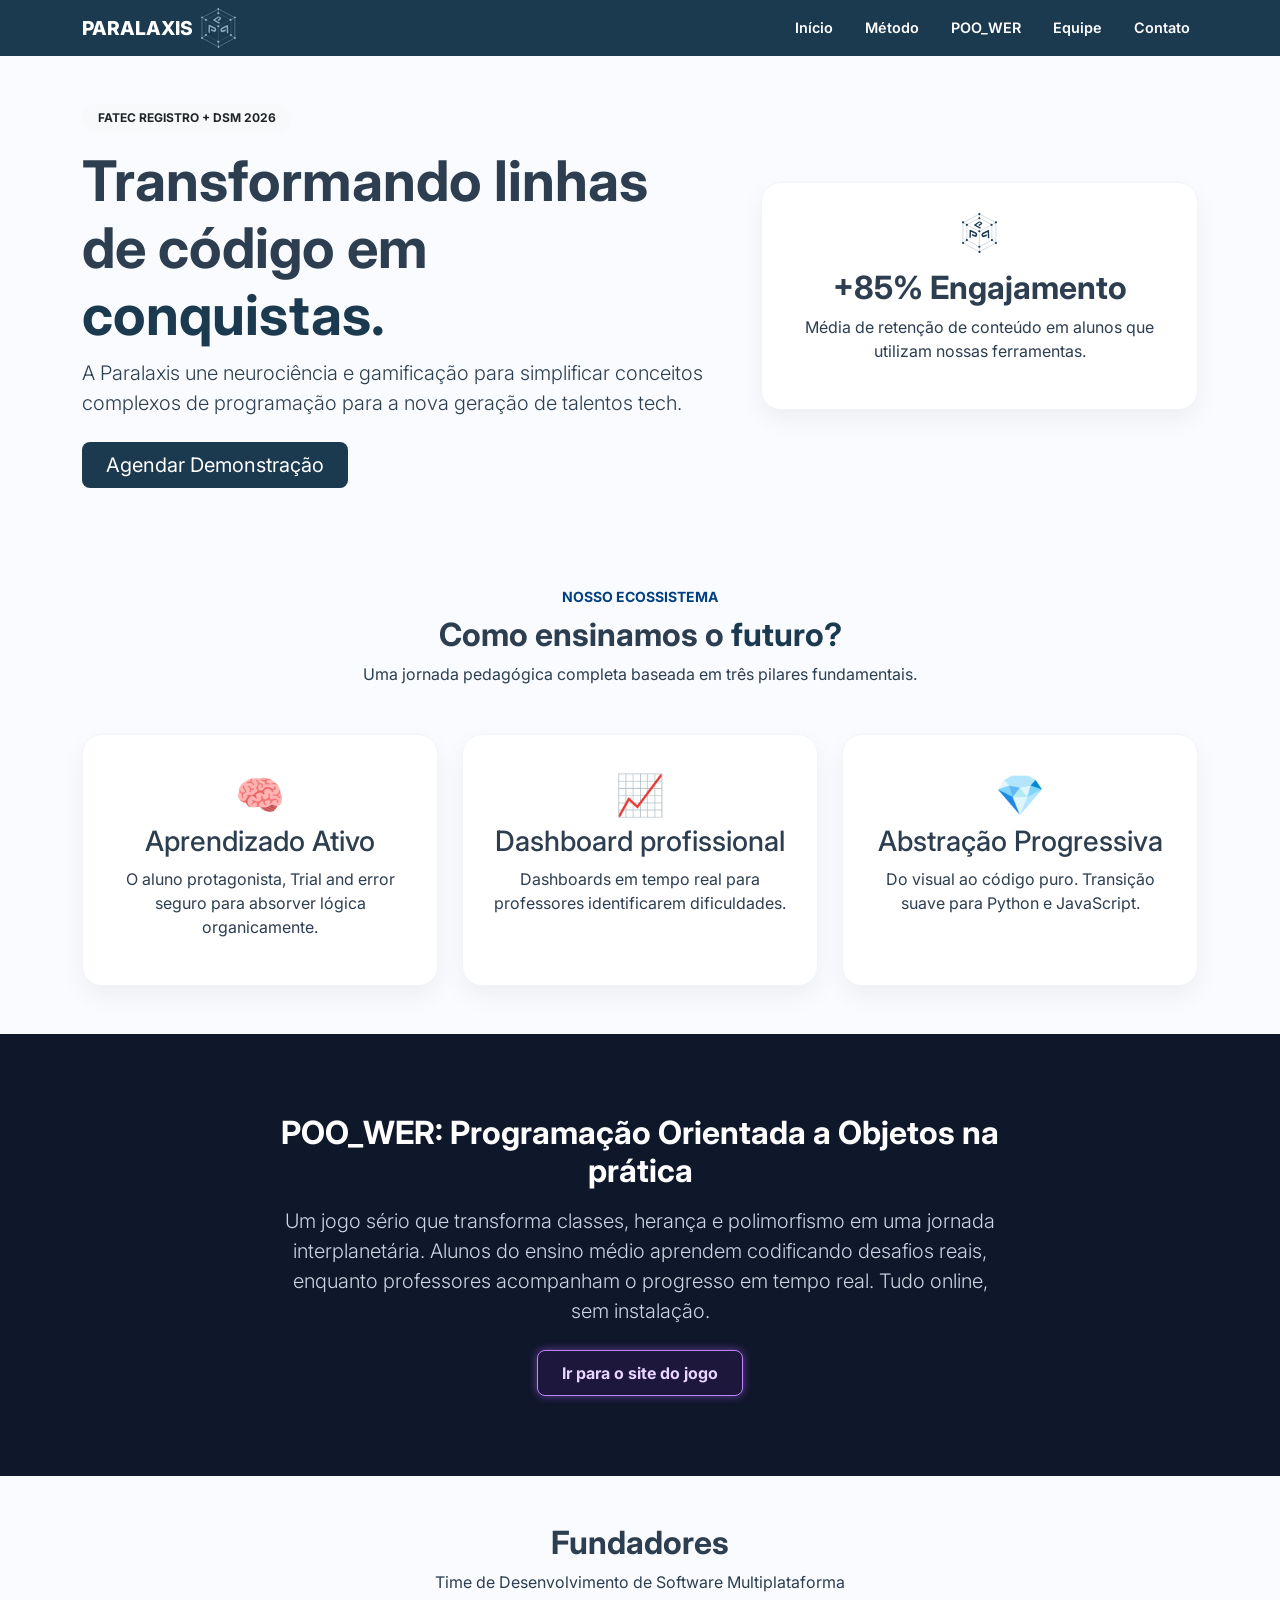
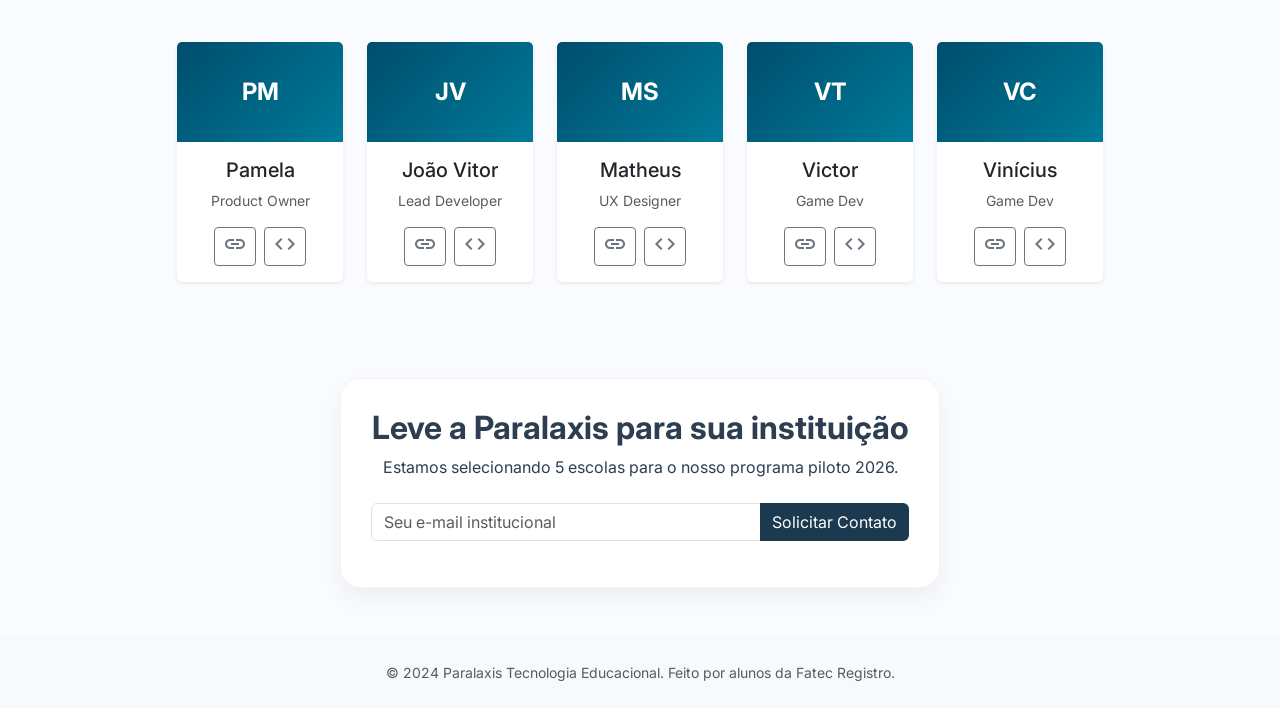
==== commit 761b03b5: "ligacao-entre-paginas" ====
--- a/paralaxis.html
+++ b/paralaxis.html
@@ -26,7 +26,7 @@
             <ul class="navbar-nav ms-auto align-items-center gap-3">
                 <li class="nav-item"><a class="nav-link nav-link-custom" href="#top">Início</a></li>
                 <li class="nav-item"><a class="nav-link nav-link-custom" href="#recursos">Método</a></li>
-                <li class="nav-item"><a class="nav-link btn btn-light btn-sm fw-bold" href="index.html">POO_WER</a></li>
+                <li class="nav-item"><a class="nav-link nav-link-custom" href="#poower">POO_WER</a></li>
                 <li class="nav-item"><a class="nav-link nav-link-custom" href="#equipe">Equipe</a></li>
                 <li class="nav-item"><a class="nav-link nav-link-custom" href="#cta">Contato</a></li>
             </ul>
@@ -91,92 +91,24 @@
     </section>
 
     <!-- ===== POO_WER ===== -->
-    <section class="poower-section">
-        <div class="container">
-            <div class="row align-items-center g-5">
-                <div class="col-lg-6">
-                    <span class="badge bg-dark px-3 py-2 rounded-pill mb-3">🎮 NOVIDADE</span>
-                    <h2 class="fw-bold">Conheça o <span class="roxo">POO_WER</span></h2>
-                    <p>Um RPG Épico onde conceitos de Programação Orientada a Objetos são suas habilidades mágicas. Crie classes, instancie heróis, utilize herança para ganhar poderes e encapsule seus segredos contra os bugs inimigos.</p>
-                    <ul class="list-unstyled mt-3">
-                        <li>✅ Classes como Arquétipos de Personagens</li>
-                        <li>✅ Polimorfismo em Combates Táticos</li>
-                        <li>✅ Missões baseadas em Refatoração</li>
-                    </ul>
-                </div>
-                <div class="col-lg-6">
-                    <!-- Card do Mago -->
-                    <div id="mockMageCard" class="mockup-glass">
-                        <div class="row align-items-center g-4">
-                            <div class="col-md-auto text-center">
-                                <div class="mage-circle"><span>🧙‍♂️✨</span></div>
-                                <div class="mage-name">MAGO MESTRE</div>
-                            </div>
-                            <div class="col">
-                                <div class="mage-bubble"><strong>📜 Bem-vindo à Tribo da Sobrecarga, jovem mago!</strong></div>
-                                <div class="mage-bubble"><span style="color:#ff7fe5; font-weight:700;">Sobrecarga</span> é quando um mesmo método tem versões diferentes, mudando os parâmetros. Exemplo: lançar <code style="background:#00000066; padding:2px 6px; border-radius:10px;">poder()</code> com 1, 2 ou 3 cristais – cada um causa um efeito distinto.</div>
-                                <div class="code-block-mini">
-                                    // Exemplo:<br>
-                                    poder(int cristal) → "🔥 Chama"<br>
-                                    poder(int cristal, String tipo) → "⚡ Raio elemental"<br>
-                                    poder() → "🔮 Magia arcana"
-                                </div>
-                                <div class="mage-bubble"><em>✨ Seu objetivo: complete as lacunas do código para lançar a magia com 2 cristais. Vamos praticar?</em></div>
-                                <div class="d-flex gap-2 flex-wrap mt-3">
-                                    <button id="mockPraticar" class="btn-mage"><span class="material-symbols-outlined">play_arrow</span> PRATICAR</button>
-                                    <button id="mockExplicar" class="btn-mage-outline"><span class="material-symbols-outlined">help</span> Mais explicação</button>
-                                </div>
-                            </div>
-                        </div>
-                    </div>
-
-                    <!-- Card do Quiz (inicialmente oculto) -->
-                    <div id="mockQuizCard" class="mockup-glass hidden-mock">
-                        <div class="row align-items-center g-4">
-                            <div class="col-md-auto text-center">
-                                <div class="mage-circle"><span>📋</span></div>
-                                <div class="mage-name">DESAFIO</div>
-                            </div>
-                            <div class="col">
-                                <div class="mage-bubble"><strong>Qual a definição correta de Sobrecarga (Overloading)?</strong></div>
-                                
-                                <div class="quiz-option">
-                                    <input type="radio" name="quizOverload" value="1" class="quiz-radio" id="q1">
-                                    <label for="q1" class="custom-radio"></label>
-                                    <label for="q1">Mesmo nome de método, mas com parâmetros diferentes (quantidade/tipo).</label>
-                                </div>
-                                <div class="quiz-option">
-                                    <input type="radio" name="quizOverload" value="0" class="quiz-radio" id="q2">
-                                    <label for="q2" class="custom-radio"></label>
-                                    <label for="q2">Dois métodos com o mesmo nome e os mesmos parâmetros.</label>
-                                </div>
-                                <div class="quiz-option">
-                                    <input type="radio" name="quizOverload" value="2" class="quiz-radio" id="q3">
-                                    <label for="q3" class="custom-radio"></label>
-                                    <label for="q3">Métodos com nomes diferentes e comportamentos similares.</label>
-                                </div>
-                                <div class="quiz-option">
-                                    <input type="radio" name="quizOverload" value="3" class="quiz-radio" id="q4">
-                                    <label for="q4" class="custom-radio"></label>
-                                    <label for="q4">Usar a palavra-chave 'override' no método.</label>
-                                </div>
-
-                                <div id="mockFeedback" class="feedback-box">📖 Selecione a alternativa correta e confira!</div>
-
-                                <div class="d-flex gap-2 mt-3">
-                                    <button id="mockVerificar" class="btn-mage"><span class="material-symbols-outlined">check_circle</span> VERIFICAR</button>
-                                    <button id="mockVoltar" class="btn-mage-outline"><span class="material-symbols-outlined">arrow_back</span> Voltar</button>
-                                </div>
-                            </div>
-                        </div>
-                    </div>
-                </div>
-            </div>
-            <div class="text-center mt-4">
-                <a href="index.html" class="btn-cyber">Ir para o site do jogo para saber mais</a>
-            </div>
-        </div>
-    </section>
+    <section class="poower-section" id="poower">
+    <div class="container">
+        <div class="row justify-content-center text-center">
+            <div class="col-lg-8">
+                <h2 class="fw-bold mb-3">POO_WER: Programação Orientada a Objetos na prática</h2>
+                <p class="lead mb-4" style="color: #cbd5e1;">
+                    Um jogo sério que transforma classes, herança e polimorfismo em uma jornada 
+                    interplanetária. Alunos do ensino médio aprendem codificando desafios reais, 
+                    enquanto professores acompanham o progresso em tempo real. Tudo online, sem 
+                    instalação.
+                </p>
+                <div class="d-flex justify-content-center gap-3 flex-wrap">
+                    <a href="index.html" class="btn-cyber">Ir para o site do jogo</a>
+                </div>
+            </div>
+        </div>
+    </div>
+</section>
 
     <!-- ===== EQUIPE ===== -->
     <section id="equipe" class="py-5">
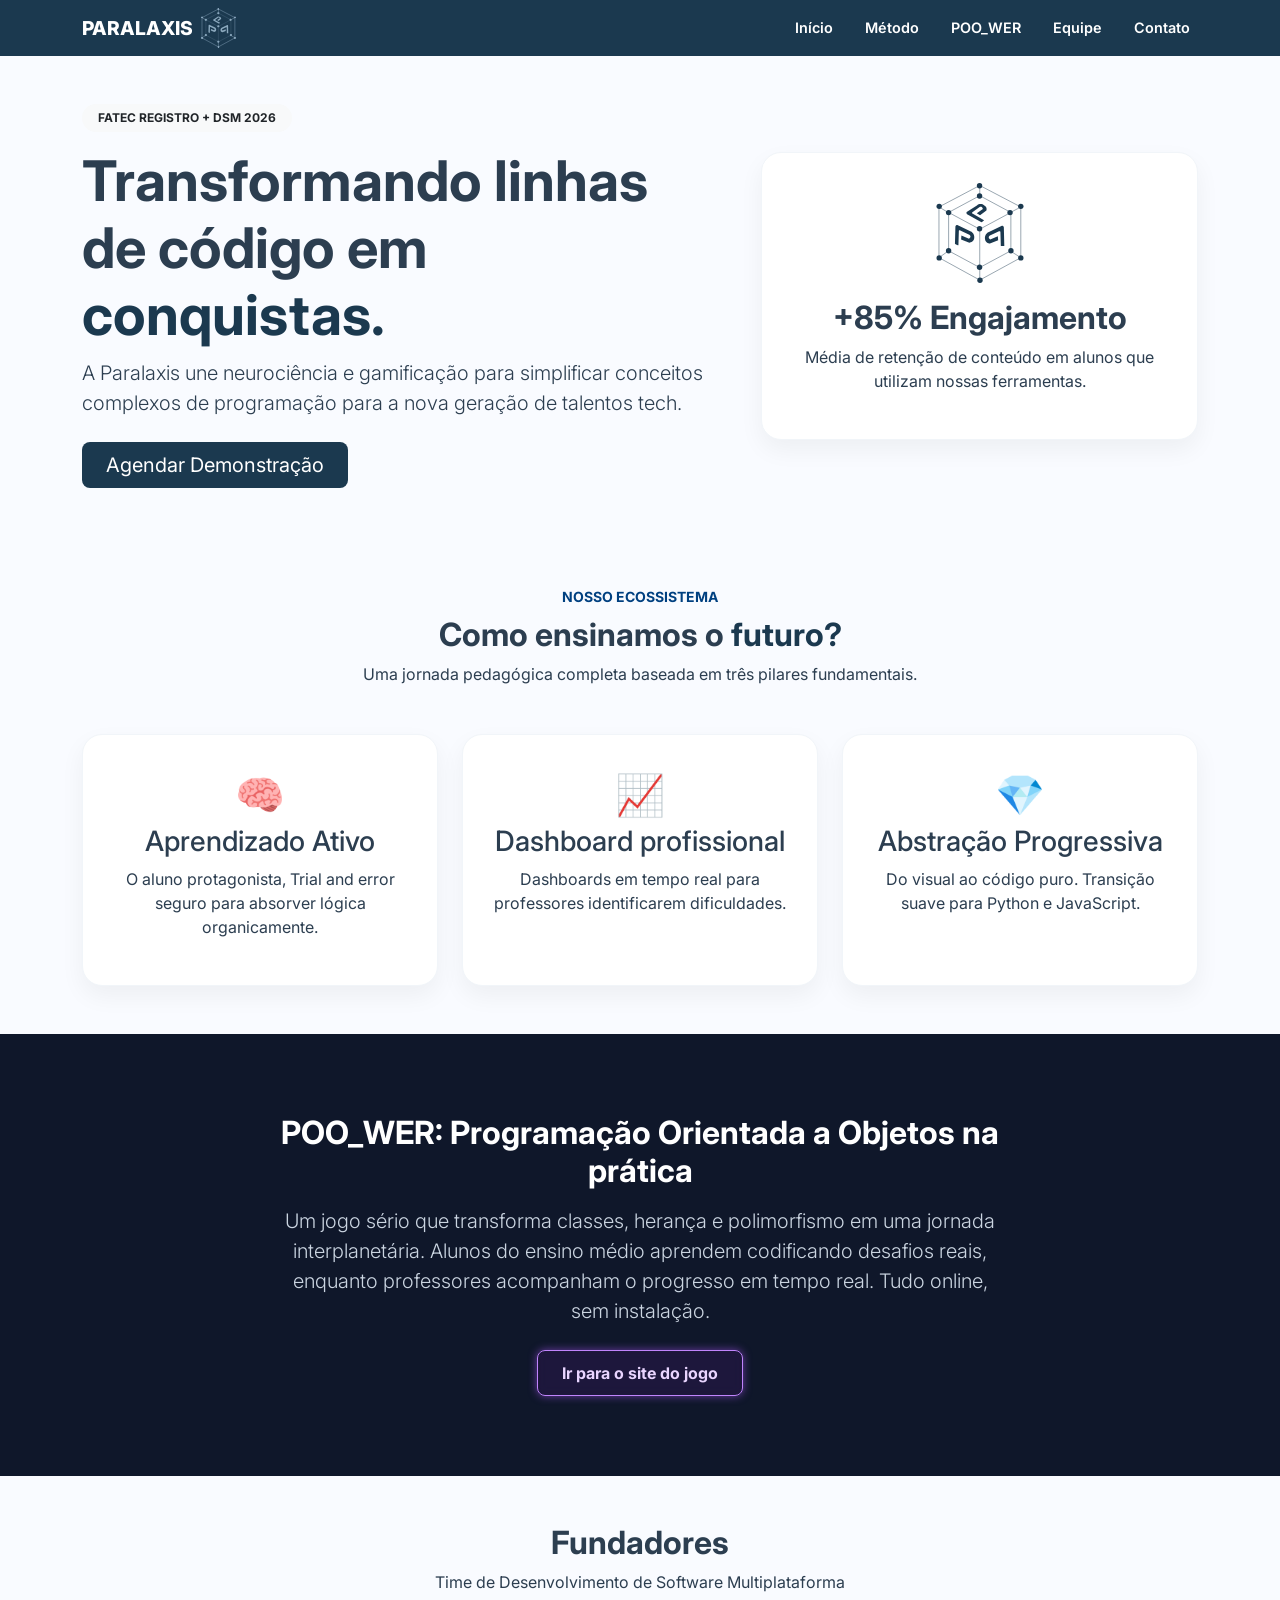
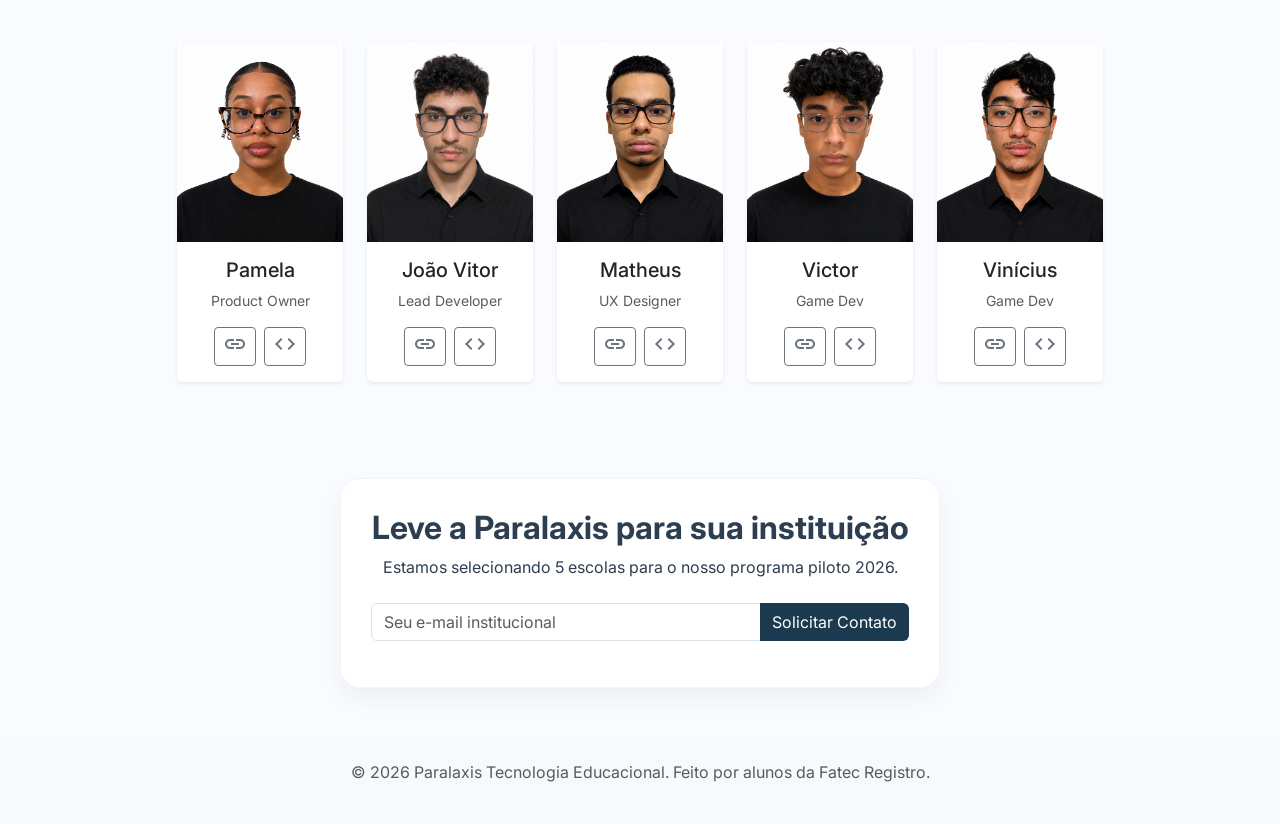
==== commit c291c020: "add integrantes e correções" ====
--- a/paralaxis.html
+++ b/paralaxis.html
@@ -17,10 +17,9 @@
 <nav class="navbar navbar-expand-lg navbar-custom sticky-top">
     <div class="container">
         <a class="logo" href="#top">
-            PARALAXIS <img src="imgs/logo-secundária-empresa.svg" alt="logo Paralaxis">
+            PARALAXIS <img src="imgs/projeto/logo-secundária-empresa.svg" alt="logo Paralaxis">
         </a>
         <button class="navbar-toggler" type="button" data-bs-toggle="collapse" data-bs-target="#navbarNav" aria-controls="navbarNav" aria-expanded="false" aria-label="Toggle navigation">
-            <span class="navbar-toggler-icon" style="filter: invert(1);"></span>
         </button>
         <div class="collapse navbar-collapse" id="navbarNav">
             <ul class="navbar-nav ms-auto align-items-center gap-3">
@@ -49,7 +48,7 @@
                 </div>
                 <div class="col-lg-5">
                     <div class="card-custom text-center">
-                        <img src="imgs/logo-principal-empresa.svg" alt="logo Paralaxis" style="height: 40px;">
+                        <img src="imgs/projeto/logo-principal-empresa.svg" alt="logo Paralaxis" style="height: 100px; width: 100px">
                         <h2 class="fw-bold mt-3">+85% Engajamento</h2>
                         <p>Média de retenção de conteúdo em alunos que utilizam nossas ferramentas.</p>
                     </div>
@@ -119,15 +118,15 @@
                 <!-- Membro 1 -->
                 <div class="col-md-4 col-lg-2">
                     <div class="card border-0 shadow-sm h-100">
-                        <div class="card-img-top d-flex align-items-center justify-content-center" style="height: 100px; background: linear-gradient(135deg, #004d6d, #007a99);">
-                            <span class="text-white fw-bold fs-4">PM</span>
+                        <div style="height: 200px;">
+                            <img src="imgs/integrantes/pamela.png" alt="foto integrante 1" class="img-integrantes">
                         </div>
                         <div class="card-body text-center">
                             <h5 class="card-title">Pamela</h5>
                             <p class="card-text small text-muted">Product Owner</p>
                             <div class="d-flex justify-content-center gap-2">
-                                <a href="#" class="btn btn-sm btn-outline-secondary"><span class="material-symbols-outlined">link</span></a>
-                                <a href="#" class="btn btn-sm btn-outline-secondary"><span class="material-symbols-outlined">code</span></a>
+                                <a href="https://www.linkedin.com/in/pamela-candido-4a87b4321?utm_source=share_via&utm_content=profile&utm_medium=member_android" target="_blank" class="btn btn-sm btn-outline-secondary"><span class="material-symbols-outlined">link</span></a>
+                                <a href="https://github.com/Pamela-PC" target="_blank" class="btn btn-sm btn-outline-secondary"><span class="material-symbols-outlined">code</span></a>
                             </div>
                         </div>
                     </div>
@@ -135,15 +134,15 @@
                 <!-- Membro 2 -->
                 <div class="col-md-4 col-lg-2">
                     <div class="card border-0 shadow-sm h-100">
-                        <div class="card-img-top d-flex align-items-center justify-content-center" style="height: 100px; background: linear-gradient(135deg, #004d6d, #007a99);">
-                            <span class="text-white fw-bold fs-4">JV</span>
+                        <div style="height: 200px;">
+                            <img src="imgs/integrantes/joao.png" alt="foto integrante 2" class="img-integrantes">
                         </div>
                         <div class="card-body text-center">
                             <h5 class="card-title">João Vitor</h5>
                             <p class="card-text small text-muted">Lead Developer</p>
                             <div class="d-flex justify-content-center gap-2">
-                                <a href="#" class="btn btn-sm btn-outline-secondary"><span class="material-symbols-outlined">link</span></a>
-                                <a href="#" class="btn btn-sm btn-outline-secondary"><span class="material-symbols-outlined">code</span></a>
+                                <a href="https://www.linkedin.com/in/jvabarroso" target="_blank" class="btn btn-sm btn-outline-secondary"><span class="material-symbols-outlined">link</span></a>
+                                <a href="https://github.com/jvabarroso" target="_blank" class="btn btn-sm btn-outline-secondary"><span class="material-symbols-outlined">code</span></a>
                             </div>
                         </div>
                     </div>
@@ -151,15 +150,15 @@
                 <!-- Membro 3 -->
                 <div class="col-md-4 col-lg-2">
                     <div class="card border-0 shadow-sm h-100">
-                        <div class="card-img-top d-flex align-items-center justify-content-center" style="height: 100px; background: linear-gradient(135deg, #004d6d, #007a99);">
-                            <span class="text-white fw-bold fs-4">MS</span>
+                        <div style="height: 200px;">
+                            <img src="imgs/integrantes/matheus.png" alt="foto integrante 3" class="img-integrantes">
                         </div>
                         <div class="card-body text-center">
                             <h5 class="card-title">Matheus</h5>
                             <p class="card-text small text-muted">UX Designer</p>
                             <div class="d-flex justify-content-center gap-2">
-                                <a href="#" class="btn btn-sm btn-outline-secondary"><span class="material-symbols-outlined">link</span></a>
-                                <a href="#" class="btn btn-sm btn-outline-secondary"><span class="material-symbols-outlined">code</span></a>
+                                <a href="https://www.linkedin.com/in/matheus-shimada-pereira-3a90553b0/" target="_blank" class="btn btn-sm btn-outline-secondary"><span class="material-symbols-outlined">link</span></a>
+                                <a href="https://github.com/matheusxmada" target="_blank" class="btn btn-sm btn-outline-secondary"><span class="material-symbols-outlined">code</span></a>
                             </div>
                         </div>
                     </div>
@@ -167,15 +166,15 @@
                 <!-- Membro 4 -->
                 <div class="col-md-4 col-lg-2">
                     <div class="card border-0 shadow-sm h-100">
-                        <div class="card-img-top d-flex align-items-center justify-content-center" style="height: 100px; background: linear-gradient(135deg, #004d6d, #007a99);">
-                            <span class="text-white fw-bold fs-4">VT</span>
+                        <div style="height: 200px;">
+                            <img src="imgs/integrantes/victor.png" alt="foto integrante 4" class="img-integrantes">
                         </div>
                         <div class="card-body text-center">
                             <h5 class="card-title">Victor</h5>
                             <p class="card-text small text-muted">Game Dev</p>
                             <div class="d-flex justify-content-center gap-2">
-                                <a href="#" class="btn btn-sm btn-outline-secondary"><span class="material-symbols-outlined">link</span></a>
-                                <a href="#" class="btn btn-sm btn-outline-secondary"><span class="material-symbols-outlined">code</span></a>
+                                <a href="https://www.linkedin.com/in/victor-torres-63026940b?utm_source=share_via&utm_content=profile&utm_medium=member_android" target="_blank" class="btn btn-sm btn-outline-secondary"><span class="material-symbols-outlined">link</span></a>
+                                <a href="https://github.com/vtorres41" target="_blank" class="btn btn-sm btn-outline-secondary"><span class="material-symbols-outlined">code</span></a>
                             </div>
                         </div>
                     </div>
@@ -183,15 +182,15 @@
                 <!-- Membro 5 -->
                 <div class="col-md-4 col-lg-2">
                     <div class="card border-0 shadow-sm h-100">
-                        <div class="card-img-top d-flex align-items-center justify-content-center" style="height: 100px; background: linear-gradient(135deg, #004d6d, #007a99);">
-                            <span class="text-white fw-bold fs-4">VC</span>
+                        <div style="height: 200px;">
+                            <img src="imgs/integrantes/vinicius.png" alt="foto integrante 5" class="img-integrantes">
                         </div>
                         <div class="card-body text-center">
                             <h5 class="card-title">Vinícius</h5>
                             <p class="card-text small text-muted">Game Dev</p>
                             <div class="d-flex justify-content-center gap-2">
-                                <a href="#" class="btn btn-sm btn-outline-secondary"><span class="material-symbols-outlined">link</span></a>
-                                <a href="#" class="btn btn-sm btn-outline-secondary"><span class="material-symbols-outlined">code</span></a>
+                                <a href="https://br.linkedin.com/in/vinicius-calixto-lopes-b7736b40a" class="btn btn-sm btn-outline-secondary"><span class="material-symbols-outlined">link</span></a>
+                                <a href="https://github.com/V3433" class="btn btn-sm btn-outline-secondary"><span class="material-symbols-outlined">code</span></a>
                             </div>
                         </div>
                     </div>
@@ -217,12 +216,11 @@
 
 <!-- ===== FOOTER ===== -->
 <footer class="text-center py-4 bg-light text-muted">
-    <small>© 2024 Paralaxis Tecnologia Educacional. Feito por alunos da Fatec Registro.</small>
+    <p>© 2026 Paralaxis Tecnologia Educacional. Feito por alunos da Fatec Registro.</p>
 </footer>
 
 <script src="https://cdn.jsdelivr.net/npm/bootstrap@5.3.2/dist/js/bootstrap.bundle.min.js"></script>
 
-
 </body>
-<script src="js/script.js"></script>
+
 </html>
--- a/css/paralaxis.css
+++ b/css/paralaxis.css
@@ -93,9 +93,6 @@
             border: 1px solid #f1f5f9;
             height: 100%;
         }
-        .card-custom:hover {
-            transform: translateY(-5px);
-        }
 
         /* ===== SEÇÃO ESCURA POO_WER ===== */
         .poower-section {
@@ -104,116 +101,10 @@
             padding: 80px 0;
         }
 
-        /* ===== MOCKUP DO JOGO (Mago/Quiz) ===== */
-        .mockup-glass {
-            background: rgba(18, 10, 35, 0.75);
-            backdrop-filter: blur(18px);
-            border-radius: 2rem;
-            border: 1px solid rgba(184, 0, 255, 0.5);
-            box-shadow: 0 25px 40px -12px rgba(0,0,0,0.4);
-            padding: 1.8rem;
-        }
-        .mage-circle {
-            width: 100px;
-            height: 100px;
-            background: linear-gradient(145deg, rgba(211,118,255,0.19), rgba(255,127,229,0.19));
-            border-radius: 50%;
-            display: flex;
-            align-items: center;
-            justify-content: center;
-            margin: 0 auto;
-            border: 2px solid #ff7fe5;
-            box-shadow: 0 0 15px rgba(255,127,229,0.4);
-        }
-        .mage-circle span {
-            font-size: 3.5rem;
-        }
-        .mage-name {
-            font-family: 'Space Grotesk', monospace;
-            font-weight: 800;
-            background: linear-gradient(135deg, #ff7fe5, #d376ff);
-            -webkit-background-clip: text;
-            background-clip: text;
-            color: transparent;
-            font-size: 1rem;
-            margin-top: 0.75rem;
-        }
-        .mage-bubble {
-            background: rgba(255,255,255,0.05);
-            border-left: 3px solid #d376ff;
-            padding: 0.8rem 1rem;
-            border-radius: 1rem;
-            margin-bottom: 0.9rem;
-        }
-        .code-block-mini {
-            background: #0b0a1a;
-            border-radius: 1rem;
-            padding: 0.6rem 1rem;
-            font-family: monospace;
-            font-size: 0.75rem;
-            color: #cd9bff;
-            border: 1px solid #2a244a;
-            margin: 0.8rem 0;
-        }
-
-        /* ===== QUIZ (dentro do mockup) ===== */
-        .quiz-option {
-            background: rgba(20, 15, 40, 0.6);
-            border: 1px solid rgba(184, 0, 255, 0.4);
-            border-radius: 1rem;
-            padding: 0.7rem 1rem;
-            margin-bottom: 0.7rem;
-            display: flex;
-            align-items: center;
-            gap: 0.8rem;
-            cursor: pointer;
-            transition: 0.2s;
-        }
-        .quiz-option:hover {
-            border-color: #ff7fe5;
-            background: rgba(255,127,229,0.08);
-        }
-        .quiz-radio {
-            display: none;
-        }
-        .quiz-radio + .custom-radio {
-            width: 1.2rem;
-            height: 1.2rem;
-            border-radius: 50%;
-            border: 2px solid #aba9bf;
-            display: inline-block;
-            flex-shrink: 0;
-        }
-        .quiz-radio:checked + .custom-radio {
-            border-color: #ff7fe5;
-            background: #ff7fe5;
-            box-shadow: inset 0 0 0 2px #1a1235;
-        }
-        .feedback-box {
-            margin-top: 1rem;
-            background: rgba(0,0,0,0.5);
-            border-radius: 1rem;
-            padding: 0.8rem;
-            font-size: 0.8rem;
-            border-left: 3px solid #ff7fe5;
-        }
-        .hidden-mock {
-            display: none;
-        }
-        .toast-mock {
-            position: fixed;
-            bottom: 20px;
-            left: 50%;
-            transform: translateX(-50%);
-            background: rgba(30, 11, 58, 0.93);
-            backdrop-filter: blur(12px);
-            border: 1px solid #d376ff;
-            color: white;
-            padding: 0.5rem 1.2rem;
-            border-radius: 2rem;
-            font-size: 0.8rem;
-            z-index: 9999;
-            white-space: nowrap;
+        .img-integrantes {
+            width: 100%;
+            height: 100%;
+            object-fit: cover;
         }
 
         /* ===== CLASSES AUXILIARES ===== */
